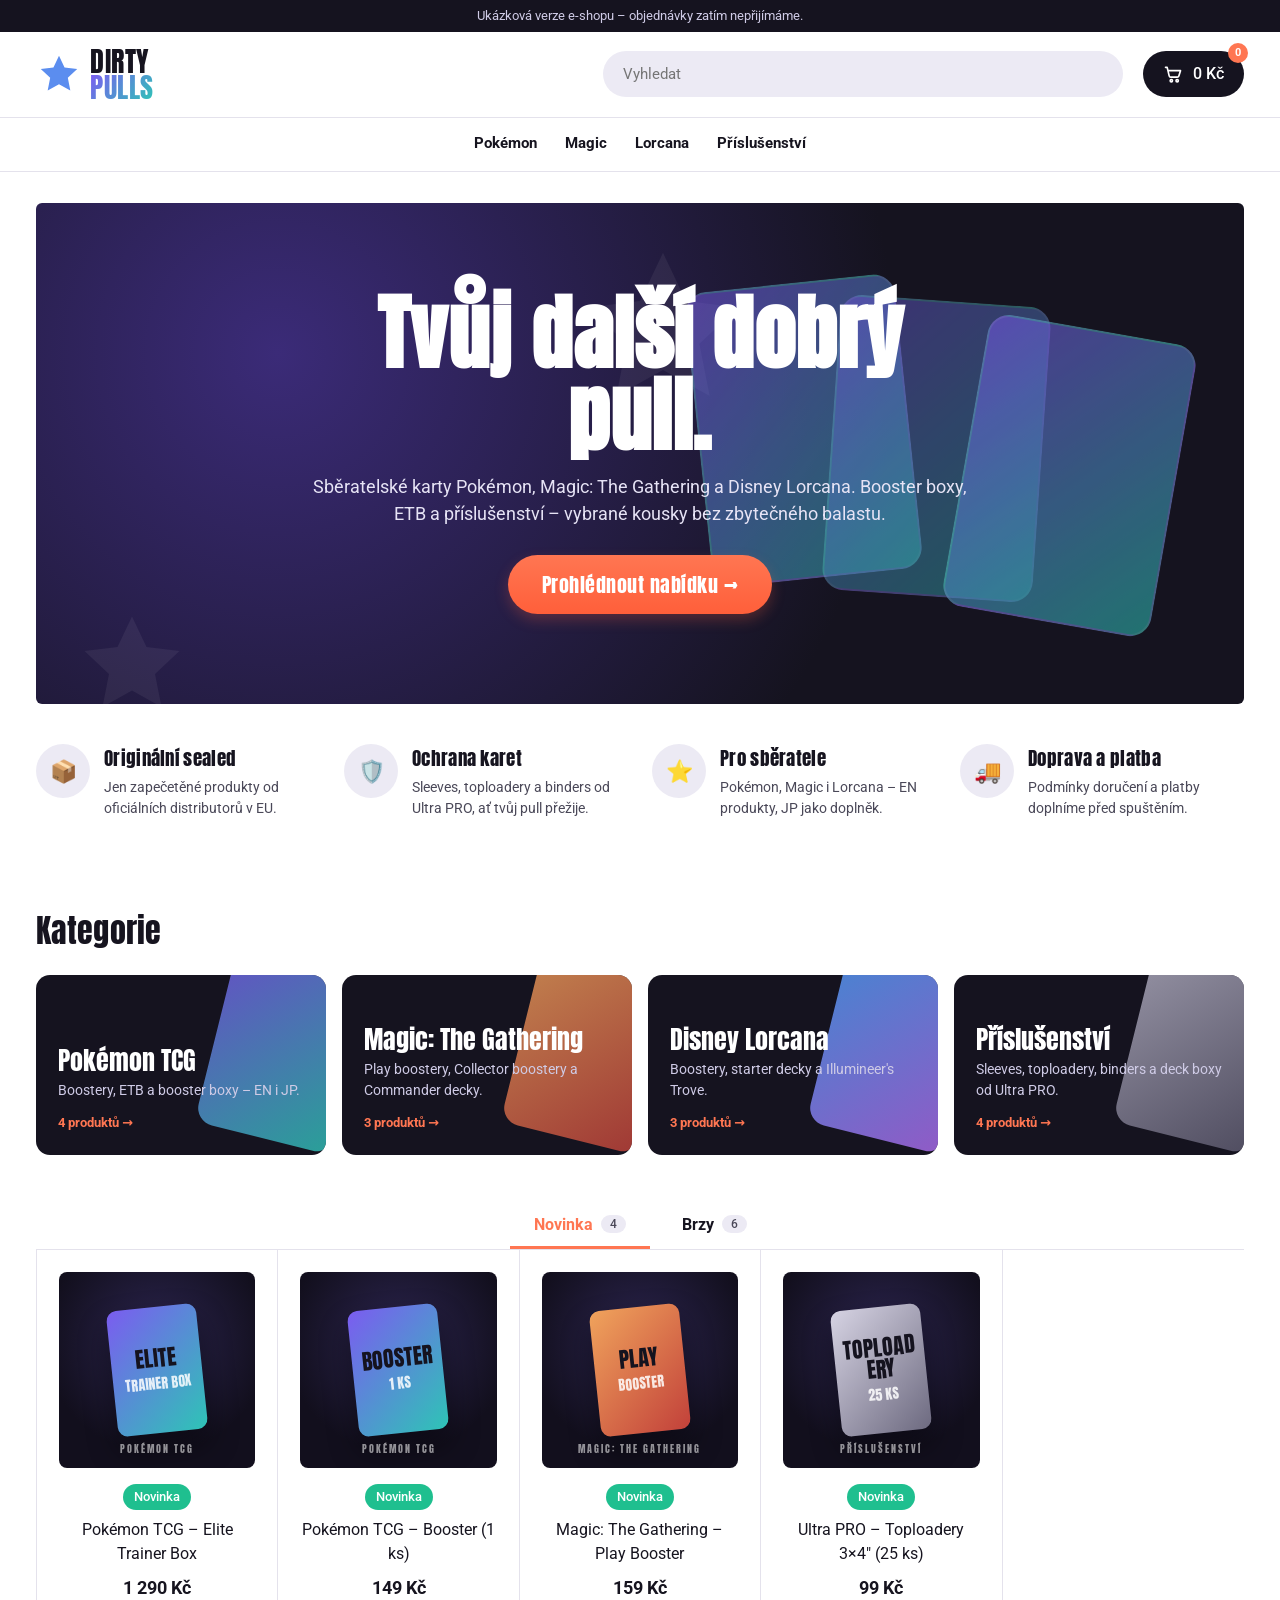
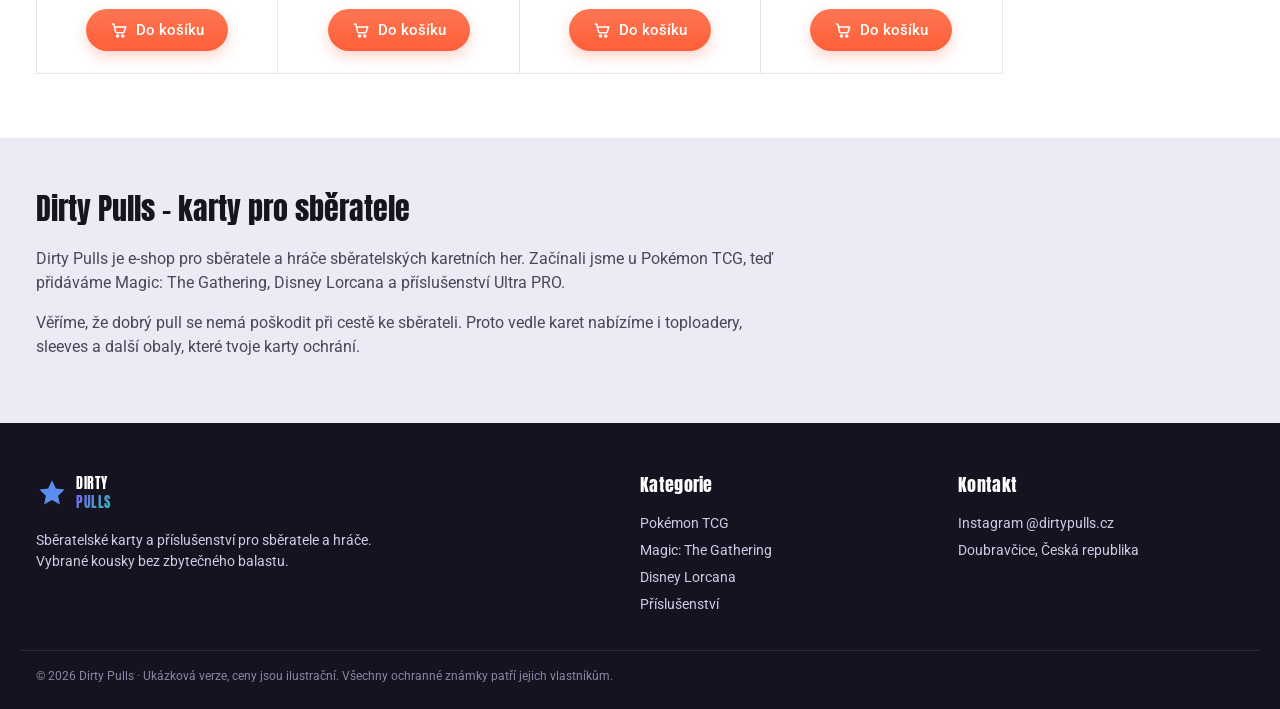
==== index.html @ d9167b41 "Mock e-shopu Dirty Pulls pro GitHub Pages Homepage, kategorie (Pokémon, Magic, Lorcana, příslušenstv" ====
<!doctype html>
<html lang="cs">
<head>
<meta charset="utf-8">
<meta name="viewport" content="width=device-width, initial-scale=1">
<title>Dirty Pulls – sběratelské karty a příslušenství</title>
<meta name="description" content="Dirty Pulls – sběratelské karty Pokémon TCG, Magic: The Gathering, Disney Lorcana a příslušenství Ultra PRO.">
<link rel="icon" href="data:image/svg+xml,%3Csvg xmlns='http://www.w3.org/2000/svg' viewBox='0 0 24 24'%3E%3Cpath fill='%235b8def' d='M12 2.5l2.9 6.1 6.6.8-4.9 4.6 1.3 6.6L12 17.3l-5.9 3.3 1.3-6.6L2.5 9.4l6.6-.8z'/%3E%3C/svg%3E">
<link rel="preconnect" href="https://fonts.googleapis.com">
<link rel="preconnect" href="https://fonts.gstatic.com" crossorigin>
<link href="https://fonts.googleapis.com/css2?family=Anton&family=Roboto:wght@400;500;700&display=swap" rel="stylesheet">
<link rel="stylesheet" href="assets/style.css">
</head>
<body data-page="home">
<div id="header"></div>
<main>
<section class="wrap hero">
  <div class="hero-inner">
    <svg class="hero-star s1" viewBox="0 0 24 24" aria-hidden="true"><path d="M12 2.5l2.9 6.1 6.6.8-4.9 4.6 1.3 6.6L12 17.3l-5.9 3.3 1.3-6.6L2.5 9.4l6.6-.8z"/></svg><svg class="hero-star s2" viewBox="0 0 24 24" aria-hidden="true"><path d="M12 2.5l2.9 6.1 6.6.8-4.9 4.6 1.3 6.6L12 17.3l-5.9 3.3 1.3-6.6L2.5 9.4l6.6-.8z"/></svg>
    <div class="hero-cards" aria-hidden="true"><span></span><span></span><span></span></div>
    <div class="hero-content">
      <h1>Tvůj další dobrý pull.</h1>
      <p>Sběratelské karty Pokémon, Magic: The Gathering a Disney Lorcana. Booster boxy, ETB a příslušenství – vybrané kousky bez zbytečného balastu.</p>
      <a href="kategorie.html" class="btn hero-btn">Prohlédnout nabídku →</a>
    </div>
  </div>
</section>
<section class="wrap usp">
  <div><i>📦</i><span><h3>Originální sealed</h3><p>Jen zapečetěné produkty od oficiálních distributorů v EU.</p></span></div>
  <div><i>🛡️</i><span><h3>Ochrana karet</h3><p>Sleeves, toploadery a binders od Ultra PRO, ať tvůj pull přežije.</p></span></div>
  <div><i>⭐</i><span><h3>Pro sběratele</h3><p>Pokémon, Magic i Lorcana – EN produkty, JP jako doplněk.</p></span></div>
  <div><i>🚚</i><span><h3>Doprava a platba</h3><p>Podmínky doručení a platby doplníme před spuštěním.</p></span></div>
</section>
<section class="wrap">
  <h2 class="section-title">Kategorie</h2>
  <div class="cats" id="home-cats"></div>
  <div class="tabs" id="home-tabs"></div>
  <div class="grid" id="home-grid"></div>
</section>
<section class="about">
  <div class="wrap">
    <h2>Dirty Pulls – karty pro sběratele</h2>
    <p>Dirty Pulls je e-shop pro sběratele a hráče sběratelských karetních her. Začínali jsme u Pokémon TCG, teď přidáváme Magic: The Gathering, Disney Lorcana a příslušenství Ultra PRO.</p>
    <p>Věříme, že dobrý pull se nemá poškodit při cestě ke sběrateli. Proto vedle karet nabízíme i toploadery, sleeves a další obaly, které tvoje karty ochrání.</p>
  </div>
</section>
</main>
<div id="footer"></div>
<script src="assets/data.js"></script>
<script src="assets/app.js"></script>
</body>
</html>
---- assets/style.css ----
:root {
  --ink: #16141f;
  --ink-2: #4a4858;
  --muted: #7b7990;
  --bg: #ffffff;
  --soft: #eceaf4;
  --line: #e4e2ec;
  --night: #15131f;
  --violet: #7b5cf0;
  --teal: #2ec4b6;
  --coral: #ff7652;
  --coral-2: #ff5f3a;
  --green: #1fbf8f;
  --grad: linear-gradient(135deg, var(--violet), var(--teal));
  --radius: 14px;
  --head: "Anton", Impact, sans-serif;
  --body: "Roboto", system-ui, -apple-system, sans-serif;
}
* { box-sizing: border-box; }
html, body { margin: 0; }
body { font-family: var(--body); color: var(--ink); background: var(--bg); line-height: 1.5; }
a { color: inherit; text-decoration: none; }
img, svg { display: block; }
.wrap { max-width: 1240px; margin: 0 auto; padding: 0 16px; }

/* mock lišta */
.mockbar { background: var(--night); color: #cfcbe6; font-size: 13px; text-align: center; padding: 6px 16px; }

/* hlavička */
.site-header { background: #fff; position: sticky; top: 0; z-index: 20; box-shadow: 0 1px 0 var(--line); }
.head-row { display: flex; align-items: center; gap: 20px; padding-top: 16px; padding-bottom: 16px; }
.logo { display: flex; align-items: center; gap: 8px; flex-shrink: 0; }
.logo-star svg { width: 46px; height: 46px; }
.logo-star svg path { fill: #5b8def; }
.logo-text { display: flex; flex-direction: column; font-family: var(--head); font-size: 28px; line-height: .95; letter-spacing: .5px; }
.logo-text .grad { background: var(--grad); -webkit-background-clip: text; background-clip: text; color: transparent; }
.logo.small .logo-star svg { width: 32px; height: 32px; }
.logo.small .logo-text { font-size: 20px; }
.search { flex: 1; max-width: 520px; margin-left: auto; }
.search input { width: 100%; border: 0; background: var(--soft); border-radius: 999px; padding: 12px 20px; font: inherit; font-size: 15px; outline: none; }
.search input:focus { box-shadow: 0 0 0 2px var(--violet); }
.cart-btn { position: relative; display: flex; align-items: center; gap: 10px; background: var(--night); color: #fff; border-radius: 999px; padding: 11px 20px; font-weight: 500; white-space: nowrap; }
.cart-btn svg { width: 20px; height: 20px; fill: none; stroke: #fff; stroke-width: 2; stroke-linecap: round; stroke-linejoin: round; }
.cart-count { position: absolute; top: -8px; right: -4px; background: var(--coral); color: #fff; font-size: 11px; font-weight: 700; min-width: 20px; height: 20px; border-radius: 999px; display: grid; place-items: center; padding: 0 5px; }
.main-nav { border-top: 1px solid var(--line); }
.main-nav .wrap { display: flex; justify-content: center; gap: 28px; overflow-x: auto; }
.main-nav a { font-weight: 700; font-size: 15px; padding: 14px 0; border-bottom: 3px solid transparent; white-space: nowrap; }
.main-nav a:hover, .main-nav a.active { border-color: var(--coral); }

/* hero */
.hero { margin: 32px auto 0; }
.hero-inner { position: relative; overflow: hidden; border-radius: 6px; background: radial-gradient(circle at 20% 30%, #3b2b78 0%, var(--night) 60%); color: #fff; padding: 90px 40px; min-height: 420px; display: flex; align-items: center; justify-content: center; text-align: center; }
.hero-content { position: relative; z-index: 2; max-width: 680px; }
.hero h1 { font-family: var(--head); font-size: clamp(42px, 7vw, 82px); line-height: 1; margin: 0 0 16px; letter-spacing: .5px; }
.hero p { font-size: 18px; color: #e6e3f5; margin: 0 0 28px; }
.hero-cards { position: absolute; right: 2%; top: 50%; transform: translateY(-50%); width: 46%; height: 90%; z-index: 1; opacity: .9; }
.hero-cards span { position: absolute; width: 38%; aspect-ratio: 5/7; border-radius: 22px; background: var(--grad); opacity: .55; border: 2px solid rgba(255,255,255,.15); }
.hero-cards span:nth-child(1) { left: 6%; top: 12%; transform: rotate(-6deg); }
.hero-cards span:nth-child(2) { left: 30%; top: 16%; transform: rotate(4deg); opacity: .45; }
.hero-cards span:nth-child(3) { left: 54%; top: 22%; transform: rotate(10deg); opacity: .6; }
.hero-star { position: absolute; fill: rgba(255,255,255,.06); }
.hero-star.s1 { width: 190px; left: 44%; top: 6%; }
.hero-star.s2 { width: 120px; left: 3%; bottom: -20px; }

.btn { display: inline-flex; align-items: center; justify-content: center; gap: 8px; border: 0; cursor: pointer; background: linear-gradient(180deg, var(--coral), var(--coral-2)); color: #fff; font: 500 15px var(--body); padding: 12px 24px; border-radius: 999px; box-shadow: 0 6px 14px rgba(255, 95, 58, .25); transition: transform .12s; }
.btn:hover { transform: translateY(-1px); }
.btn svg { width: 18px; height: 18px; fill: none; stroke: #fff; stroke-width: 2; stroke-linecap: round; stroke-linejoin: round; }
.btn.hero-btn { font-family: var(--head); font-size: 20px; padding: 14px 34px; letter-spacing: .5px; }
.btn.ghost { background: var(--soft); color: var(--muted); box-shadow: none; cursor: default; }
.btn.ghost:hover { transform: none; }
.btn.wide { width: 100%; }

/* výhody */
.usp { display: grid; grid-template-columns: repeat(4, 1fr); gap: 24px; padding: 40px 16px; }
.usp div { display: flex; gap: 14px; align-items: flex-start; }
.usp i { flex-shrink: 0; width: 54px; height: 54px; border-radius: 50%; background: var(--soft); display: grid; place-items: center; font-style: normal; font-size: 22px; }
.usp h3 { font-family: var(--head); font-weight: 400; font-size: 19px; margin: 0 0 4px; letter-spacing: .3px; }
.usp p { margin: 0; color: var(--ink-2); font-size: 14px; }

/* kategorie dlaždice */
.section-title { font-family: var(--head); font-weight: 400; font-size: 32px; margin: 48px 0 20px; letter-spacing: .3px; }
.cats { display: grid; grid-template-columns: repeat(4, 1fr); gap: 16px; }
.catcard { position: relative; overflow: hidden; border-radius: var(--radius); padding: 22px; min-height: 180px; color: #fff; display: flex; flex-direction: column; justify-content: flex-end; background: var(--night); transition: transform .15s; }
.catcard:hover { transform: translateY(-3px); }
.catcard::before { content: ""; position: absolute; right: -30px; top: -30px; width: 140px; aspect-ratio: 5/7; border-radius: 18px; transform: rotate(14deg); opacity: .8; }
.cat-pokemon::before { background: linear-gradient(135deg, #7b5cf0, #2ec4b6); }
.cat-mtg::before { background: linear-gradient(135deg, #f0a35c, #c2413a); }
.cat-lorcana::before { background: linear-gradient(135deg, #4fa3ff, #b06cf0); }
.cat-prislusenstvi::before { background: linear-gradient(135deg, #b9b6c9, #5e5b70); }
.catcard-name { position: relative; font-family: var(--head); font-size: 26px; line-height: 1.05; }
.catcard-tag { position: relative; font-size: 14px; color: #cfcbe6; margin-top: 6px; }
.catcard-count { position: relative; font-size: 13px; font-weight: 700; color: var(--coral); margin-top: 12px; }

/* taby */
.tabs { display: flex; justify-content: center; gap: 8px; border-bottom: 1px solid var(--line); margin: 48px 0 0; }
.tabs button { background: none; border: 0; border-bottom: 3px solid transparent; font: 700 16px var(--body); padding: 12px 24px; cursor: pointer; color: var(--ink); display: flex; gap: 8px; align-items: center; }
.tabs button.active { color: var(--coral); border-color: var(--coral); }
.count { background: var(--soft); color: var(--ink-2); font-size: 12px; border-radius: 999px; padding: 2px 9px; font-weight: 500; }

/* produktová mřížka */
.grid { display: grid; grid-template-columns: repeat(auto-fill, minmax(230px, 1fr)); gap: 0; border-left: 1px solid var(--line); border-top: 1px solid var(--line); }
.tabs + .grid { border-top: 0; }
.pcard { border-right: 1px solid var(--line); border-bottom: 1px solid var(--line); padding: 22px; display: flex; flex-direction: column; background: #fff; }
.pcard-body { text-align: center; display: flex; flex-direction: column; align-items: center; gap: 8px; margin-top: 16px; flex: 1; }
.pcard-body .btn { margin-top: auto; }
.badges { display: flex; gap: 6px; min-height: 26px; }
.badge { font-size: 13px; padding: 3px 11px; border-radius: 999px; color: #fff; font-weight: 500; }
.badge.new { background: var(--green); }
.badge.pre { background: var(--violet); }
.badge.soon { background: var(--night); }
.badge.jp { background: #e2455c; }
.pname { font-size: 16px; }
.pname:hover { color: var(--violet); }
.price { font-weight: 700; font-size: 18px; }
.price.big { font-size: 30px; margin: 4px 0 16px; }
.empty { padding: 40px; color: var(--muted); }

/* generovaný obrázek produktu */
.art { position: relative; aspect-ratio: 1; border-radius: 8px; background: radial-gradient(circle at 50% 35%, #2c2550 0%, #120f1d 70%); display: grid; place-items: center; overflow: hidden; }
.art-card { width: 46%; aspect-ratio: 5/7; border-radius: 10px; transform: rotate(-6deg); display: flex; flex-direction: column; align-items: center; justify-content: center; text-align: center; box-shadow: 0 16px 30px rgba(0,0,0,.45); padding: 6px; }
.art-pokemon .art-card { background: linear-gradient(135deg, #7b5cf0, #2ec4b6); }
.art-mtg .art-card { background: linear-gradient(135deg, #f0a35c, #c2413a); }
.art-lorcana .art-card { background: linear-gradient(135deg, #4fa3ff, #b06cf0); }
.art-prislusenstvi .art-card { background: linear-gradient(135deg, #d6d3e3, #6d6a80); }
.art-l { font-family: var(--head); color: #15131f; font-size: clamp(13px, 1.7vw, 22px); line-height: 1; max-width: 100%; overflow-wrap: anywhere; }
.art-s { font-family: var(--head); color: rgba(255,255,255,.85); font-size: clamp(10px, 1.2vw, 14px); margin-top: 4px; }
.art-foot { position: absolute; bottom: 12px; left: 0; right: 0; text-align: center; font-family: var(--head); font-size: 10px; letter-spacing: 2px; color: rgba(255,255,255,.55); }
.art.big .art-l { font-size: clamp(22px, 3vw, 38px); }
.art.big .art-s { font-size: clamp(14px, 1.8vw, 20px); }

/* kategorie */
.page-head { padding: 32px 0 8px; }
.page-head h1 { font-family: var(--head); font-weight: 400; font-size: 44px; margin: 6px 0 4px; letter-spacing: .3px; }
.page-head p { margin: 0; color: var(--ink-2); }
.crumbs { font-size: 13px; color: var(--muted); padding-top: 24px; }
.crumbs a:hover { color: var(--violet); }
.toolbar { display: flex; flex-wrap: wrap; justify-content: space-between; align-items: center; gap: 12px; margin: 24px 0 16px; }
.filters { display: flex; flex-wrap: wrap; gap: 8px; }
.filters button { background: var(--soft); border: 0; border-radius: 999px; padding: 8px 16px; font: 500 14px var(--body); cursor: pointer; color: var(--ink); }
.filters button.active { background: var(--night); color: #fff; }
.toolbar select { font: inherit; padding: 8px 12px; border-radius: 10px; border: 1px solid var(--line); background: #fff; }

/* detail */
.pdetail { display: grid; grid-template-columns: 1fr 1fr; gap: 48px; margin-top: 20px; }
.pinfo h1 { font-family: var(--head); font-weight: 400; font-size: 40px; line-height: 1.05; margin: 12px 0 0; letter-spacing: .3px; }
.params { display: grid; grid-template-columns: 130px 1fr; gap: 8px 16px; margin: 0 0 24px; padding: 16px 0; border-top: 1px solid var(--line); border-bottom: 1px solid var(--line); }
.params dt { color: var(--muted); }
.params dd { margin: 0; font-weight: 500; }
.params dd.ok { color: var(--green); }
.buy { display: flex; gap: 12px; }
.buy input { width: 80px; border: 1px solid var(--line); border-radius: 999px; text-align: center; font: inherit; font-size: 16px; }
.note { color: var(--muted); font-size: 14px; margin-top: 20px; }

/* košík */
.cart-wrap { display: grid; grid-template-columns: 1fr 340px; gap: 32px; align-items: start; margin: 24px 0 64px; }
.cart-row { display: grid; grid-template-columns: 80px 1fr auto auto 32px; gap: 16px; align-items: center; padding: 16px 0; border-bottom: 1px solid var(--line); }
.cart-art .art-foot, .cart-art .art-card span { display: none; }
.qty { display: flex; align-items: center; gap: 10px; background: var(--soft); border-radius: 999px; padding: 4px; }
.qty button { width: 30px; height: 30px; border-radius: 50%; border: 0; background: #fff; cursor: pointer; font-size: 16px; }
.remove { border: 0; background: none; font-size: 24px; color: var(--muted); cursor: pointer; }
.cart-sum { background: var(--soft); border-radius: var(--radius); padding: 24px; }
.sum-row { display: flex; justify-content: space-between; padding: 6px 0; }
.sum-row.total { font-weight: 700; font-size: 20px; border-top: 1px solid var(--line); margin: 8px 0 16px; padding-top: 14px; }
.empty-cart { grid-column: 1 / -1; text-align: center; padding: 60px 0; }
.empty-cart p { font-size: 18px; color: var(--ink-2); }

/* o nás */
.about { background: var(--soft); margin-top: 64px; padding: 48px 0; }
.about h2 { font-family: var(--head); font-weight: 400; font-size: 30px; margin: 0 0 12px; }
.about p { max-width: 760px; color: var(--ink-2); }

/* patička */
.site-footer { background: var(--night); color: #cfcbe6; padding: 48px 0 24px; }
.foot-grid { display: grid; grid-template-columns: 2fr 1fr 1fr; gap: 32px; }
.site-footer .logo-text span:first-child { color: #fff; }
.site-footer p { max-width: 360px; font-size: 14px; }
.site-footer h4 { color: #fff; font-family: var(--head); font-weight: 400; font-size: 18px; margin: 0 0 12px; letter-spacing: .3px; }
.site-footer a, .site-footer span { display: block; font-size: 14px; padding: 3px 0; }
.site-footer a:hover { color: #fff; }
.foot-note { border-top: 1px solid rgba(255,255,255,.1); margin-top: 32px; padding-top: 16px; font-size: 12px; color: #8a86a3; }

.toast { position: fixed; left: 50%; bottom: 24px; transform: translate(-50%, 20px); background: var(--night); color: #fff; padding: 12px 22px; border-radius: 999px; opacity: 0; transition: .2s; z-index: 50; pointer-events: none; font-size: 15px; }
.toast.show { opacity: 1; transform: translate(-50%, 0); }

@media (max-width: 900px) {
  .usp, .cats { grid-template-columns: repeat(2, 1fr); }
  .pdetail, .cart-wrap { grid-template-columns: 1fr; }
  .hero-cards { opacity: .35; width: 80%; }
  .foot-grid { grid-template-columns: 1fr; }
}
@media (max-width: 600px) {
  .head-row { flex-wrap: wrap; gap: 12px; }
  .search { order: 3; max-width: none; flex-basis: 100%; }
  .cart-btn { margin-left: auto; }
  .main-nav .wrap { justify-content: flex-start; gap: 20px; }
  .hero-inner { padding: 60px 20px; min-height: 340px; }
  .usp, .cats { grid-template-columns: 1fr; }
  .grid { grid-template-columns: repeat(2, 1fr); }
  .pcard { padding: 12px; }
  .pname { font-size: 14px; }
  .cart-row { grid-template-columns: 56px 1fr auto; }
  .cart-row .price { grid-column: 2; }
  .page-head h1 { font-size: 34px; }
}
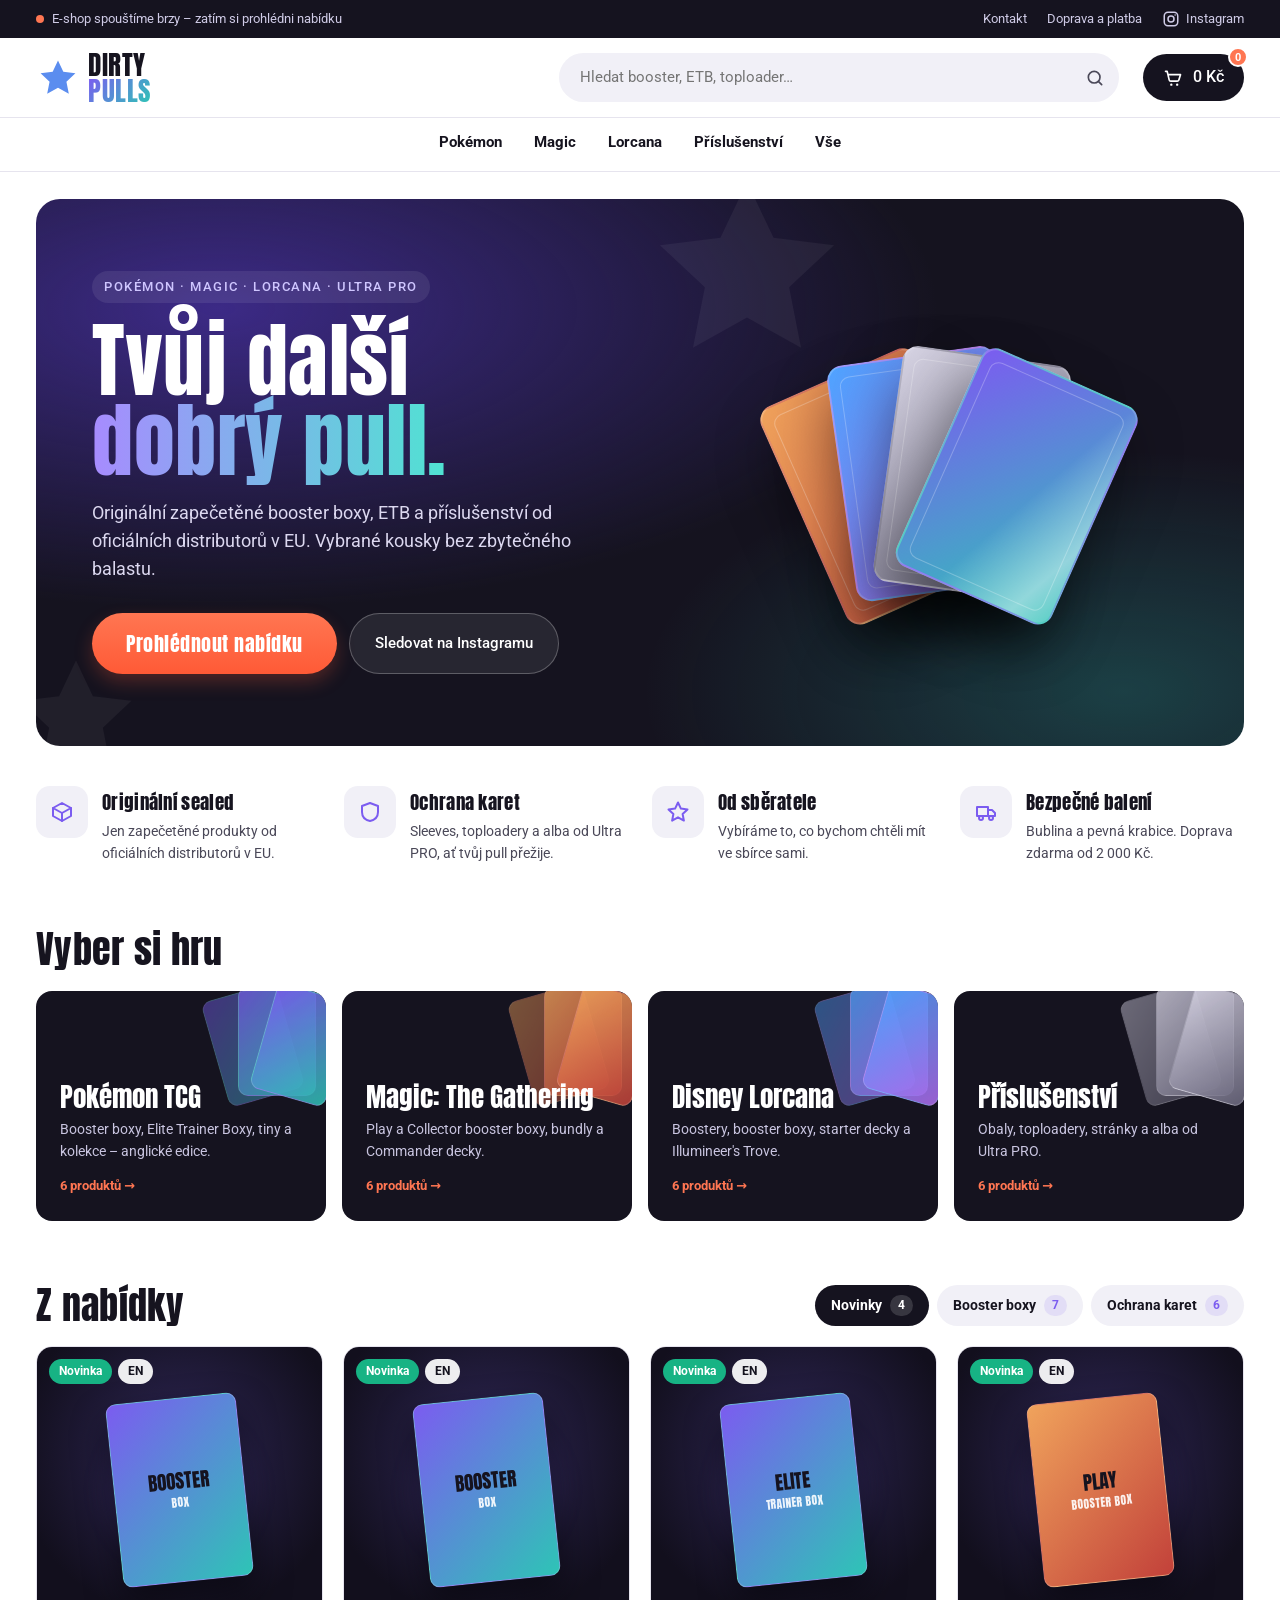
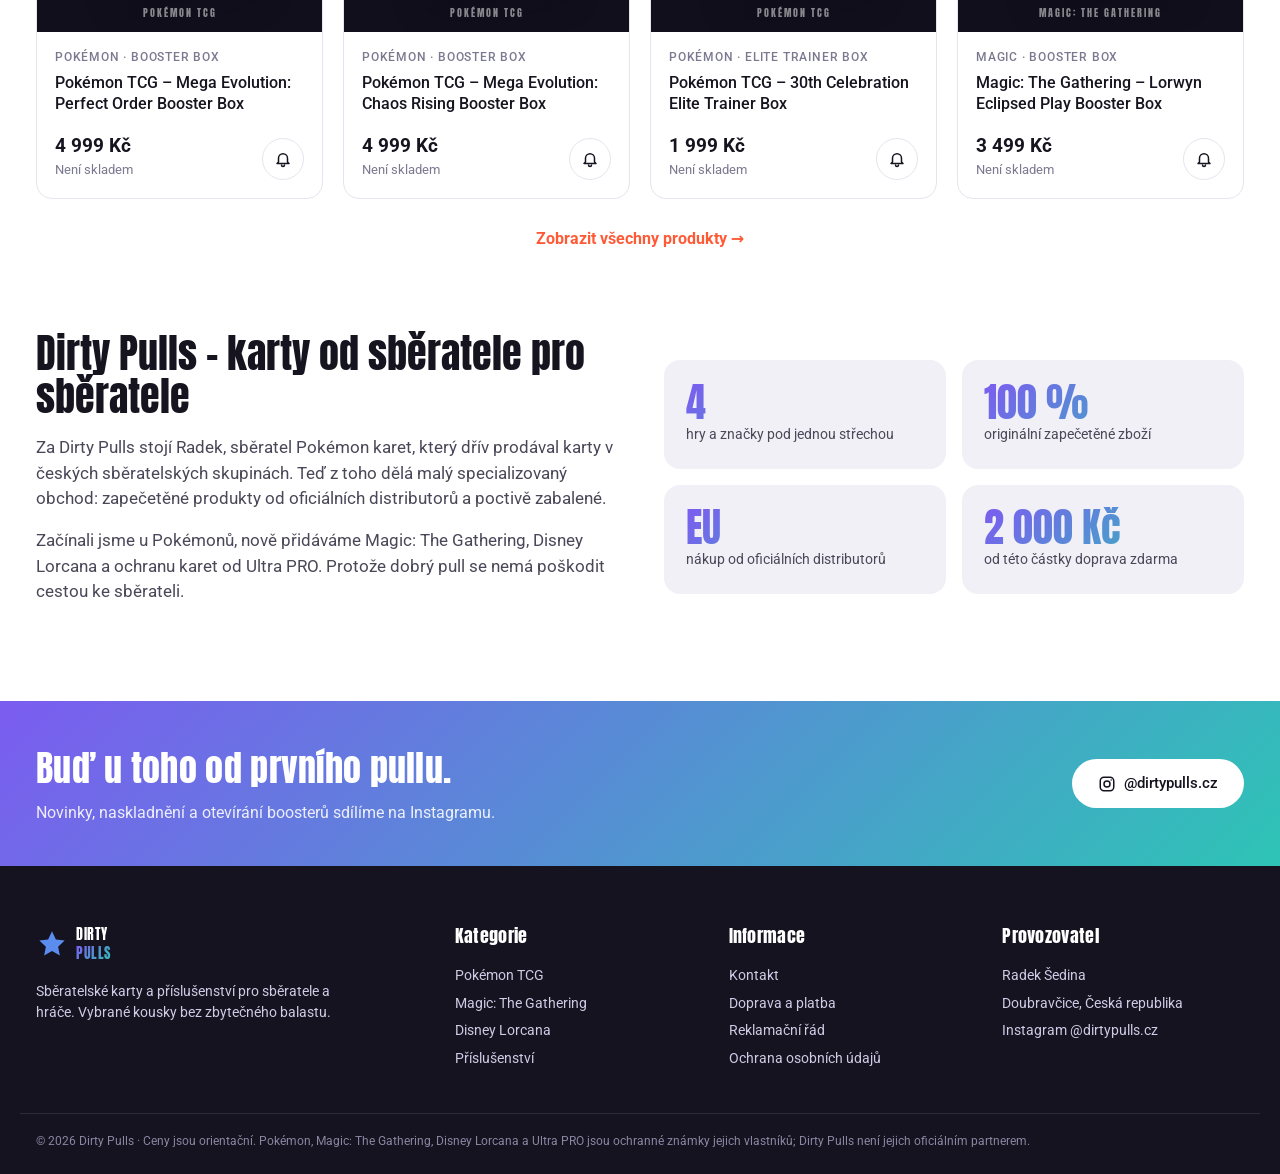
==== commit fcedf89b: "Rozšířený katalog, info stránky, favicon a nový vzhled 24 produktů napříč Pokémon, Magic, Lorcana a " ====
--- a/index.html
+++ b/index.html
@@ -3,12 +3,16 @@
 <head>
 <meta charset="utf-8">
 <meta name="viewport" content="width=device-width, initial-scale=1">
-<title>Dirty Pulls – sběratelské karty a příslušenství</title>
-<meta name="description" content="Dirty Pulls – sběratelské karty Pokémon TCG, Magic: The Gathering, Disney Lorcana a příslušenství Ultra PRO.">
-<link rel="icon" href="data:image/svg+xml,%3Csvg xmlns='http://www.w3.org/2000/svg' viewBox='0 0 24 24'%3E%3Cpath fill='%235b8def' d='M12 2.5l2.9 6.1 6.6.8-4.9 4.6 1.3 6.6L12 17.3l-5.9 3.3 1.3-6.6L2.5 9.4l6.6-.8z'/%3E%3C/svg%3E">
-<link rel="preconnect" href="https://fonts.googleapis.com">
-<link rel="preconnect" href="https://fonts.gstatic.com" crossorigin>
-<link href="https://fonts.googleapis.com/css2?family=Anton&family=Roboto:wght@400;500;700&display=swap" rel="stylesheet">
+<title>Dirty Pulls – Pokémon, Magic, Lorcana a ochrana karet</title>
+<meta name="description" content="Dirty Pulls – sběratelské karty Pokémon TCG, Magic: The Gathering, Disney Lorcana a příslušenství Ultra PRO. Originální zapečetěné produkty.">
+<meta name="theme-color" content="#15131f">
+<meta property="og:title" content="Dirty Pulls – Pokémon, Magic, Lorcana a ochrana karet">
+<meta property="og:description" content="Dirty Pulls – sběratelské karty Pokémon TCG, Magic: The Gathering, Disney Lorcana a příslušenství Ultra PRO. Originální zapečetěné produkty.">
+<meta property="og:image" content="https://dirtypulls.cz/assets/img/icon-512.png">
+<link rel="icon" href="favicon.ico" sizes="any">
+<link rel="icon" href="favicon.svg" type="image/svg+xml">
+<link rel="apple-touch-icon" href="apple-touch-icon.png">
+<link rel="preload" href="assets/fonts/anton-latin-400-normal.woff2" as="font" type="font/woff2" crossorigin>
 <link rel="stylesheet" href="assets/style.css">
 </head>
 <body data-page="home">
@@ -17,31 +21,45 @@
 <section class="wrap hero">
   <div class="hero-inner">
     <svg class="hero-star s1" viewBox="0 0 24 24" aria-hidden="true"><path d="M12 2.5l2.9 6.1 6.6.8-4.9 4.6 1.3 6.6L12 17.3l-5.9 3.3 1.3-6.6L2.5 9.4l6.6-.8z"/></svg><svg class="hero-star s2" viewBox="0 0 24 24" aria-hidden="true"><path d="M12 2.5l2.9 6.1 6.6.8-4.9 4.6 1.3 6.6L12 17.3l-5.9 3.3 1.3-6.6L2.5 9.4l6.6-.8z"/></svg>
-    <div class="hero-cards" aria-hidden="true"><span></span><span></span><span></span></div>
     <div class="hero-content">
-      <h1>Tvůj další dobrý pull.</h1>
-      <p>Sběratelské karty Pokémon, Magic: The Gathering a Disney Lorcana. Booster boxy, ETB a příslušenství – vybrané kousky bez zbytečného balastu.</p>
-      <a href="kategorie.html" class="btn hero-btn">Prohlédnout nabídku →</a>
+      <span class="eyebrow">Pokémon · Magic · Lorcana · Ultra PRO</span>
+      <h1>Tvůj další<br><span class="grad">dobrý pull.</span></h1>
+      <p>Originální zapečetěné booster boxy, ETB a příslušenství od oficiálních distributorů v EU. Vybrané kousky bez zbytečného balastu.</p>
+      <div class="hero-actions">
+        <a href="kategorie.html" class="btn big">Prohlédnout nabídku</a>
+        <a href="https://www.instagram.com/dirtypulls.cz/" target="_blank" rel="noopener" class="btn ghost-light">Sledovat na Instagramu</a>
+      </div>
     </div>
+    <div class="hero-fan" aria-hidden="true"><span></span><span></span><span></span><span></span></div>
   </div>
 </section>
 <section class="wrap usp">
-  <div><i>📦</i><span><h3>Originální sealed</h3><p>Jen zapečetěné produkty od oficiálních distributorů v EU.</p></span></div>
-  <div><i>🛡️</i><span><h3>Ochrana karet</h3><p>Sleeves, toploadery a binders od Ultra PRO, ať tvůj pull přežije.</p></span></div>
-  <div><i>⭐</i><span><h3>Pro sběratele</h3><p>Pokémon, Magic i Lorcana – EN produkty, JP jako doplněk.</p></span></div>
-  <div><i>🚚</i><span><h3>Doprava a platba</h3><p>Podmínky doručení a platby doplníme před spuštěním.</p></span></div>
+  <div><i><svg viewBox="0 0 24 24" aria-hidden="true"><path d="M21 8l-9-5-9 5 9 5 9-5z"/><path d="M3 8v8l9 5 9-5V8"/><path d="M12 13v8"/></svg></i><span><h3>Originální sealed</h3><p>Jen zapečetěné produkty od oficiálních distributorů v EU.</p></span></div>
+  <div><i><svg viewBox="0 0 24 24" aria-hidden="true"><path d="M12 3l8 3v6c0 5-3.5 8-8 9-4.5-1-8-4-8-9V6z"/></svg></i><span><h3>Ochrana karet</h3><p>Sleeves, toploadery a alba od Ultra PRO, ať tvůj pull přežije.</p></span></div>
+  <div><i><svg viewBox="0 0 24 24" aria-hidden="true"><path d="M12 2.5l2.9 6.1 6.6.8-4.9 4.6 1.3 6.6L12 17.3l-5.9 3.3 1.3-6.6L2.5 9.4l6.6-.8z"/></svg></i><span><h3>Od sběratele</h3><p>Vybíráme to, co bychom chtěli mít ve sbírce sami.</p></span></div>
+  <div><i><svg viewBox="0 0 24 24" aria-hidden="true"><path d="M3 7h11v9H3z"/><path d="M14 10h4l3 3v3h-7z"/><circle cx="7" cy="18" r="2"/><circle cx="17" cy="18" r="2"/></svg></i><span><h3>Bezpečné balení</h3><p>Bublina a pevná krabice. Doprava zdarma od 2 000 Kč.</p></span></div>
 </section>
 <section class="wrap">
-  <h2 class="section-title">Kategorie</h2>
+  <h2 class="section-title">Vyber si hru</h2>
   <div class="cats" id="home-cats"></div>
-  <div class="tabs" id="home-tabs"></div>
+  <div class="section-head">
+    <h2 class="section-title">Z nabídky</h2>
+    <div class="tabs" id="home-tabs" role="tablist"></div>
+  </div>
   <div class="grid" id="home-grid"></div>
+  <p style="text-align:center;margin-top:28px"><a class="section-link" href="kategorie.html">Zobrazit všechny produkty →</a></p>
 </section>
-<section class="about">
-  <div class="wrap">
-    <h2>Dirty Pulls – karty pro sběratele</h2>
-    <p>Dirty Pulls je e-shop pro sběratele a hráče sběratelských karetních her. Začínali jsme u Pokémon TCG, teď přidáváme Magic: The Gathering, Disney Lorcana a příslušenství Ultra PRO.</p>
-    <p>Věříme, že dobrý pull se nemá poškodit při cestě ke sběrateli. Proto vedle karet nabízíme i toploadery, sleeves a další obaly, které tvoje karty ochrání.</p>
+<section class="wrap about">
+  <div>
+    <h2>Dirty Pulls – karty od sběratele pro sběratele</h2>
+    <p>Za Dirty Pulls stojí Radek, sběratel Pokémon karet, který dřív prodával karty v českých sběratelských skupinách. Teď z toho dělá malý specializovaný obchod: zapečetěné produkty od oficiálních distributorů a poctivě zabalené.</p>
+    <p>Začínali jsme u Pokémonů, nově přidáváme Magic: The Gathering, Disney Lorcana a ochranu karet od Ultra PRO. Protože dobrý pull se nemá poškodit cestou ke sběrateli.</p>
+  </div>
+  <div class="about-stats">
+    <div><b>4</b><span>hry a značky pod jednou střechou</span></div>
+    <div><b>100 %</b><span>originální zapečetěné zboží</span></div>
+    <div><b>EU</b><span>nákup od oficiálních distributorů</span></div>
+    <div><b>2 000 Kč</b><span>od této částky doprava zdarma</span></div>
   </div>
 </section>
 </main>
--- a/assets/style.css
+++ b/assets/style.css
@@ -1,204 +1,336 @@
+/* ---------- fonty (self-host, bez Google) ---------- */
+@font-face { font-family: "Anton"; font-weight: 400; font-display: swap; src: url(fonts/anton-latin-ext-400-normal.woff2) format("woff2"); unicode-range: U+0100-02AF, U+0304, U+0308, U+0329, U+1E00-1E9F, U+1EF2-1EFF, U+2020, U+20A0-20AB, U+20AD-20C0, U+2113, U+2C60-2C7F, U+A720-A7FF; }
+@font-face { font-family: "Anton"; font-weight: 400; font-display: swap; src: url(fonts/anton-latin-400-normal.woff2) format("woff2"); unicode-range: U+0000-00FF, U+0131, U+0152-0153, U+02BB-02BC, U+02C6, U+02DA, U+02DC, U+0304, U+0308, U+0329, U+2000-206F, U+20AC, U+2122, U+2191, U+2193, U+2212, U+2215, U+FEFF, U+FFFD; }
+@font-face { font-family: "Roboto"; font-weight: 400; font-display: swap; src: url(fonts/roboto-latin-ext-400-normal.woff2) format("woff2"); unicode-range: U+0100-02AF, U+0304, U+0308, U+0329, U+1E00-1E9F, U+1EF2-1EFF, U+2020, U+20A0-20AB, U+20AD-20C0, U+2113, U+2C60-2C7F, U+A720-A7FF; }
+@font-face { font-family: "Roboto"; font-weight: 400; font-display: swap; src: url(fonts/roboto-latin-400-normal.woff2) format("woff2"); unicode-range: U+0000-00FF, U+0131, U+0152-0153, U+02BB-02BC, U+02C6, U+02DA, U+02DC, U+0304, U+0308, U+0329, U+2000-206F, U+20AC, U+2122, U+2191, U+2193, U+2212, U+2215, U+FEFF, U+FFFD; }
+@font-face { font-family: "Roboto"; font-weight: 500; font-display: swap; src: url(fonts/roboto-latin-ext-500-normal.woff2) format("woff2"); unicode-range: U+0100-02AF, U+0304, U+0308, U+0329, U+1E00-1E9F, U+1EF2-1EFF, U+2020, U+20A0-20AB, U+20AD-20C0, U+2113, U+2C60-2C7F, U+A720-A7FF; }
+@font-face { font-family: "Roboto"; font-weight: 500; font-display: swap; src: url(fonts/roboto-latin-500-normal.woff2) format("woff2"); unicode-range: U+0000-00FF, U+0131, U+0152-0153, U+02BB-02BC, U+02C6, U+02DA, U+02DC, U+0304, U+0308, U+0329, U+2000-206F, U+20AC, U+2122, U+2191, U+2193, U+2212, U+2215, U+FEFF, U+FFFD; }
+@font-face { font-family: "Roboto"; font-weight: 700; font-display: swap; src: url(fonts/roboto-latin-ext-700-normal.woff2) format("woff2"); unicode-range: U+0100-02AF, U+0304, U+0308, U+0329, U+1E00-1E9F, U+1EF2-1EFF, U+2020, U+20A0-20AB, U+20AD-20C0, U+2113, U+2C60-2C7F, U+A720-A7FF; }
+@font-face { font-family: "Roboto"; font-weight: 700; font-display: swap; src: url(fonts/roboto-latin-700-normal.woff2) format("woff2"); unicode-range: U+0000-00FF, U+0131, U+0152-0153, U+02BB-02BC, U+02C6, U+02DA, U+02DC, U+0304, U+0308, U+0329, U+2000-206F, U+20AC, U+2122, U+2191, U+2193, U+2212, U+2215, U+FEFF, U+FFFD; }
+
 :root {
   --ink: #16141f;
   --ink-2: #4a4858;
   --muted: #7b7990;
   --bg: #ffffff;
-  --soft: #eceaf4;
-  --line: #e4e2ec;
+  --soft: #f1f0f7;
+  --soft-2: #e7e5f0;
+  --line: #e6e4ee;
   --night: #15131f;
+  --night-2: #221d36;
   --violet: #7b5cf0;
   --teal: #2ec4b6;
   --coral: #ff7652;
-  --coral-2: #ff5f3a;
-  --green: #1fbf8f;
+  --coral-2: #ff5a36;
+  --green: #17b384;
   --grad: linear-gradient(135deg, var(--violet), var(--teal));
-  --radius: 14px;
-  --head: "Anton", Impact, sans-serif;
-  --body: "Roboto", system-ui, -apple-system, sans-serif;
+  --radius: 16px;
+  --shadow: 0 1px 2px rgba(22,20,31,.06), 0 8px 24px rgba(22,20,31,.06);
+  --head: "Anton", Impact, "Arial Narrow", sans-serif;
+  --body: "Roboto", system-ui, -apple-system, "Segoe UI", sans-serif;
 }
 * { box-sizing: border-box; }
 html, body { margin: 0; }
-body { font-family: var(--body); color: var(--ink); background: var(--bg); line-height: 1.5; }
+html { scroll-behavior: smooth; }
+body { font-family: var(--body); color: var(--ink); background: var(--bg); line-height: 1.55; -webkit-font-smoothing: antialiased; }
 a { color: inherit; text-decoration: none; }
 img, svg { display: block; }
+button { font: inherit; }
+:focus-visible { outline: 2px solid var(--violet); outline-offset: 2px; }
 .wrap { max-width: 1240px; margin: 0 auto; padding: 0 16px; }
-
-/* mock lišta */
-.mockbar { background: var(--night); color: #cfcbe6; font-size: 13px; text-align: center; padding: 6px 16px; }
-
-/* hlavička */
-.site-header { background: #fff; position: sticky; top: 0; z-index: 20; box-shadow: 0 1px 0 var(--line); }
-.head-row { display: flex; align-items: center; gap: 20px; padding-top: 16px; padding-bottom: 16px; }
+.h { font-family: var(--head); font-weight: 400; letter-spacing: .3px; }
+
+/* ---------- top lišta ---------- */
+.topbar { background: var(--night); color: #cfcbe6; font-size: 13px; }
+.topbar-row { display: flex; align-items: center; justify-content: space-between; gap: 16px; min-height: 38px; }
+.topbar-msg { display: flex; align-items: center; gap: 8px; }
+.pulse { width: 8px; height: 8px; border-radius: 50%; background: var(--coral); box-shadow: 0 0 0 0 rgba(255,118,82,.6); animation: pulse 2s infinite; }
+@keyframes pulse { 70% { box-shadow: 0 0 0 8px rgba(255,118,82,0); } 100% { box-shadow: 0 0 0 0 rgba(255,118,82,0); } }
+.topbar-links { display: flex; gap: 20px; align-items: center; }
+.topbar-links a:hover { color: #fff; }
+.ig-link { display: flex; align-items: center; gap: 6px; }
+.ig-link svg, .btn svg, .icon-btn svg { width: 18px; height: 18px; fill: none; stroke: currentColor; stroke-width: 2; stroke-linecap: round; stroke-linejoin: round; }
+svg .dot { fill: currentColor; stroke: none; }
+
+/* ---------- hlavička ---------- */
+.site-header { background: rgba(255,255,255,.92); backdrop-filter: saturate(1.4) blur(10px); position: sticky; top: 0; z-index: 20; box-shadow: 0 1px 0 var(--line); }
+.head-row { display: flex; align-items: center; gap: 24px; padding-top: 14px; padding-bottom: 14px; }
 .logo { display: flex; align-items: center; gap: 8px; flex-shrink: 0; }
-.logo-star svg { width: 46px; height: 46px; }
-.logo-star svg path { fill: #5b8def; }
-.logo-text { display: flex; flex-direction: column; font-family: var(--head); font-size: 28px; line-height: .95; letter-spacing: .5px; }
+.logo-star svg { width: 44px; height: 44px; }
+.logo-star path { fill: #5b8def; }
+.logo-text { display: flex; flex-direction: column; font-family: var(--head); font-size: 27px; line-height: .95; letter-spacing: .5px; }
 .logo-text .grad { background: var(--grad); -webkit-background-clip: text; background-clip: text; color: transparent; }
 .logo.small .logo-star svg { width: 32px; height: 32px; }
 .logo.small .logo-text { font-size: 20px; }
-.search { flex: 1; max-width: 520px; margin-left: auto; }
-.search input { width: 100%; border: 0; background: var(--soft); border-radius: 999px; padding: 12px 20px; font: inherit; font-size: 15px; outline: none; }
-.search input:focus { box-shadow: 0 0 0 2px var(--violet); }
+.search { flex: 1; max-width: 560px; margin-left: auto; position: relative; }
+.search input { width: 100%; border: 1px solid transparent; background: var(--soft); border-radius: 999px; padding: 12px 48px 12px 20px; font: inherit; font-size: 15px; outline: none; transition: .15s; }
+.search input:focus { background: #fff; border-color: var(--violet); box-shadow: 0 0 0 4px rgba(123,92,240,.12); }
+.search button { position: absolute; right: 6px; top: 50%; transform: translateY(-50%); border: 0; background: none; padding: 8px; cursor: pointer; color: var(--ink-2); }
+.search button svg { width: 20px; height: 20px; fill: none; stroke: currentColor; stroke-width: 2; stroke-linecap: round; }
 .cart-btn { position: relative; display: flex; align-items: center; gap: 10px; background: var(--night); color: #fff; border-radius: 999px; padding: 11px 20px; font-weight: 500; white-space: nowrap; }
 .cart-btn svg { width: 20px; height: 20px; fill: none; stroke: #fff; stroke-width: 2; stroke-linecap: round; stroke-linejoin: round; }
-.cart-count { position: absolute; top: -8px; right: -4px; background: var(--coral); color: #fff; font-size: 11px; font-weight: 700; min-width: 20px; height: 20px; border-radius: 999px; display: grid; place-items: center; padding: 0 5px; }
+.cart-btn svg circle { fill: #fff; stroke: none; }
+.cart-count { position: absolute; top: -7px; right: -4px; background: var(--coral); color: #fff; font-size: 11px; font-weight: 700; min-width: 20px; height: 20px; border-radius: 999px; display: grid; place-items: center; padding: 0 5px; border: 2px solid #fff; }
 .main-nav { border-top: 1px solid var(--line); }
-.main-nav .wrap { display: flex; justify-content: center; gap: 28px; overflow-x: auto; }
-.main-nav a { font-weight: 700; font-size: 15px; padding: 14px 0; border-bottom: 3px solid transparent; white-space: nowrap; }
+.main-nav .wrap { display: flex; justify-content: center; gap: 32px; overflow-x: auto; scrollbar-width: none; }
+.main-nav a { font-weight: 700; font-size: 15px; padding: 13px 0; border-bottom: 3px solid transparent; white-space: nowrap; transition: border-color .15s; }
 .main-nav a:hover, .main-nav a.active { border-color: var(--coral); }
 
-/* hero */
-.hero { margin: 32px auto 0; }
-.hero-inner { position: relative; overflow: hidden; border-radius: 6px; background: radial-gradient(circle at 20% 30%, #3b2b78 0%, var(--night) 60%); color: #fff; padding: 90px 40px; min-height: 420px; display: flex; align-items: center; justify-content: center; text-align: center; }
-.hero-content { position: relative; z-index: 2; max-width: 680px; }
-.hero h1 { font-family: var(--head); font-size: clamp(42px, 7vw, 82px); line-height: 1; margin: 0 0 16px; letter-spacing: .5px; }
-.hero p { font-size: 18px; color: #e6e3f5; margin: 0 0 28px; }
-.hero-cards { position: absolute; right: 2%; top: 50%; transform: translateY(-50%); width: 46%; height: 90%; z-index: 1; opacity: .9; }
-.hero-cards span { position: absolute; width: 38%; aspect-ratio: 5/7; border-radius: 22px; background: var(--grad); opacity: .55; border: 2px solid rgba(255,255,255,.15); }
-.hero-cards span:nth-child(1) { left: 6%; top: 12%; transform: rotate(-6deg); }
-.hero-cards span:nth-child(2) { left: 30%; top: 16%; transform: rotate(4deg); opacity: .45; }
-.hero-cards span:nth-child(3) { left: 54%; top: 22%; transform: rotate(10deg); opacity: .6; }
-.hero-star { position: absolute; fill: rgba(255,255,255,.06); }
-.hero-star.s1 { width: 190px; left: 44%; top: 6%; }
-.hero-star.s2 { width: 120px; left: 3%; bottom: -20px; }
-
-.btn { display: inline-flex; align-items: center; justify-content: center; gap: 8px; border: 0; cursor: pointer; background: linear-gradient(180deg, var(--coral), var(--coral-2)); color: #fff; font: 500 15px var(--body); padding: 12px 24px; border-radius: 999px; box-shadow: 0 6px 14px rgba(255, 95, 58, .25); transition: transform .12s; }
-.btn:hover { transform: translateY(-1px); }
-.btn svg { width: 18px; height: 18px; fill: none; stroke: #fff; stroke-width: 2; stroke-linecap: round; stroke-linejoin: round; }
-.btn.hero-btn { font-family: var(--head); font-size: 20px; padding: 14px 34px; letter-spacing: .5px; }
-.btn.ghost { background: var(--soft); color: var(--muted); box-shadow: none; cursor: default; }
-.btn.ghost:hover { transform: none; }
+/* ---------- tlačítka ---------- */
+.btn { display: inline-flex; align-items: center; justify-content: center; gap: 8px; border: 0; cursor: pointer; background: linear-gradient(180deg, var(--coral), var(--coral-2)); color: #fff; font-weight: 500; font-size: 15px; padding: 13px 26px; border-radius: 999px; box-shadow: 0 8px 18px rgba(255, 90, 54, .25); transition: transform .12s, box-shadow .12s; }
+.btn:hover { transform: translateY(-1px); box-shadow: 0 10px 22px rgba(255, 90, 54, .32); }
+.btn.big { font-family: var(--head); font-weight: 400; font-size: 20px; padding: 15px 34px; letter-spacing: .5px; }
+.btn.ghost-light { background: rgba(255,255,255,.08); box-shadow: inset 0 0 0 1px rgba(255,255,255,.25); }
+.btn.light { background: #fff; color: var(--night); box-shadow: none; }
 .btn.wide { width: 100%; }
-
-/* výhody */
-.usp { display: grid; grid-template-columns: repeat(4, 1fr); gap: 24px; padding: 40px 16px; }
-.usp div { display: flex; gap: 14px; align-items: flex-start; }
-.usp i { flex-shrink: 0; width: 54px; height: 54px; border-radius: 50%; background: var(--soft); display: grid; place-items: center; font-style: normal; font-size: 22px; }
-.usp h3 { font-family: var(--head); font-weight: 400; font-size: 19px; margin: 0 0 4px; letter-spacing: .3px; }
+.icon-btn { flex-shrink: 0; width: 42px; height: 42px; border-radius: 50%; border: 1px solid var(--line); background: #fff; display: grid; place-items: center; cursor: pointer; color: var(--ink); transition: .15s; }
+.icon-btn:hover { background: var(--night); color: #fff; border-color: var(--night); }
+
+/* ---------- hero ---------- */
+.hero { margin-top: 28px; }
+.hero-inner { position: relative; overflow: hidden; border-radius: 24px; background: radial-gradient(1200px 500px at 15% 20%, #3c2a86 0%, rgba(60,42,134,0) 60%), radial-gradient(800px 400px at 90% 90%, rgba(46,196,182,.25) 0%, rgba(46,196,182,0) 60%), var(--night); color: #fff; padding: 72px 56px; min-height: 460px; display: grid; grid-template-columns: 1.1fr .9fr; align-items: center; gap: 32px; }
+.hero-content { position: relative; z-index: 2; }
+.eyebrow { display: inline-flex; gap: 8px; align-items: center; font-size: 13px; font-weight: 500; text-transform: uppercase; letter-spacing: 1.5px; color: #cfc6ff; background: rgba(255,255,255,.08); padding: 6px 12px; border-radius: 999px; margin-bottom: 18px; }
+.hero h1 { font-family: var(--head); font-weight: 400; font-size: clamp(44px, 6.4vw, 86px); line-height: .98; margin: 0 0 18px; letter-spacing: .5px; }
+.hero h1 .grad { background: linear-gradient(90deg, #a78bff, #4fe3d2); -webkit-background-clip: text; background-clip: text; color: transparent; }
+.hero p { font-size: 18px; color: #dcd8f0; margin: 0 0 30px; max-width: 520px; }
+.hero-actions { display: flex; flex-wrap: wrap; gap: 12px; }
+.hero-fan { position: relative; height: 340px; }
+.hero-fan span { position: absolute; left: 50%; top: 50%; width: 170px; aspect-ratio: 5/7; border-radius: 16px; border: 2px solid rgba(255,255,255,.18); box-shadow: 0 30px 60px rgba(0,0,0,.45); transform-origin: 50% 120%; }
+.hero-fan span::after { content: ""; position: absolute; inset: 10px; border-radius: 10px; border: 1px solid rgba(255,255,255,.25); }
+.hero-fan span:nth-child(1) { background: linear-gradient(135deg, #f0a35c, #c2413a); transform: translate(-50%, -50%) rotate(-24deg); }
+.hero-fan span:nth-child(2) { background: linear-gradient(135deg, #4fa3ff, #b06cf0); transform: translate(-50%, -50%) rotate(-8deg); }
+.hero-fan span:nth-child(3) { background: linear-gradient(135deg, #d6d3e3, #6d6a80); transform: translate(-50%, -50%) rotate(8deg); }
+.hero-fan span:nth-child(4) { background: linear-gradient(135deg, #7b5cf0, #2ec4b6); transform: translate(-50%, -50%) rotate(24deg); }
+.hero-fan span:nth-child(4)::before { content: ""; position: absolute; inset: 0; border-radius: 14px; background: linear-gradient(115deg, transparent 30%, rgba(255,255,255,.45) 45%, transparent 60%); background-size: 250% 100%; animation: shine 4s ease-in-out infinite; }
+@keyframes shine { 0%, 40% { background-position: 120% 0; } 70%, 100% { background-position: -120% 0; } }
+.hero-star { position: absolute; fill: rgba(255,255,255,.05); }
+.hero-star.s1 { width: 220px; right: 32%; top: -40px; }
+.hero-star.s2 { width: 140px; left: -30px; bottom: -40px; }
+
+/* ---------- USP ---------- */
+.usp { display: grid; grid-template-columns: repeat(4, 1fr); gap: 24px; padding-top: 40px; padding-bottom: 8px; }
+.usp > div { display: flex; gap: 14px; align-items: flex-start; }
+.usp i { flex-shrink: 0; width: 52px; height: 52px; border-radius: 14px; background: var(--soft); display: grid; place-items: center; color: var(--violet); }
+.usp i svg { width: 24px; height: 24px; fill: none; stroke: currentColor; stroke-width: 2; stroke-linecap: round; stroke-linejoin: round; }
+.usp h3 { font-family: var(--head); font-weight: 400; font-size: 19px; margin: 2px 0 4px; letter-spacing: .3px; }
 .usp p { margin: 0; color: var(--ink-2); font-size: 14px; }
 
+/* ---------- sekce ---------- */
+.section-head { display: flex; align-items: end; justify-content: space-between; gap: 16px; margin: 64px 0 20px; }
+.section-title { font-family: var(--head); font-weight: 400; font-size: clamp(28px, 3.4vw, 38px); margin: 56px 0 20px; letter-spacing: .3px; line-height: 1.1; }
+.section-head .section-title { margin: 0; }
+.section-link { font-weight: 700; color: var(--coral-2); white-space: nowrap; }
+
 /* kategorie dlaždice */
-.section-title { font-family: var(--head); font-weight: 400; font-size: 32px; margin: 48px 0 20px; letter-spacing: .3px; }
 .cats { display: grid; grid-template-columns: repeat(4, 1fr); gap: 16px; }
-.catcard { position: relative; overflow: hidden; border-radius: var(--radius); padding: 22px; min-height: 180px; color: #fff; display: flex; flex-direction: column; justify-content: flex-end; background: var(--night); transition: transform .15s; }
-.catcard:hover { transform: translateY(-3px); }
-.catcard::before { content: ""; position: absolute; right: -30px; top: -30px; width: 140px; aspect-ratio: 5/7; border-radius: 18px; transform: rotate(14deg); opacity: .8; }
-.cat-pokemon::before { background: linear-gradient(135deg, #7b5cf0, #2ec4b6); }
-.cat-mtg::before { background: linear-gradient(135deg, #f0a35c, #c2413a); }
-.cat-lorcana::before { background: linear-gradient(135deg, #4fa3ff, #b06cf0); }
-.cat-prislusenstvi::before { background: linear-gradient(135deg, #b9b6c9, #5e5b70); }
-.catcard-name { position: relative; font-family: var(--head); font-size: 26px; line-height: 1.05; }
-.catcard-tag { position: relative; font-size: 14px; color: #cfcbe6; margin-top: 6px; }
-.catcard-count { position: relative; font-size: 13px; font-weight: 700; color: var(--coral); margin-top: 12px; }
+.catcard { position: relative; overflow: hidden; border-radius: var(--radius); padding: 24px; min-height: 230px; color: #fff; display: flex; flex-direction: column; justify-content: flex-end; background: var(--night); transition: transform .2s; isolation: isolate; }
+.catcard:hover { transform: translateY(-4px); }
+.catcard-fan { position: absolute; right: -10px; top: -14px; width: 150px; height: 150px; z-index: -1; }
+.catcard-fan i { position: absolute; right: 20px; top: 10px; width: 78px; aspect-ratio: 5/7; border-radius: 10px; transform-origin: 50% 130%; opacity: .85; border: 1px solid rgba(255,255,255,.2); transition: transform .3s; }
+.catcard-fan i:nth-child(1) { transform: rotate(-16deg); opacity: .45; }
+.catcard-fan i:nth-child(2) { transform: rotate(0); opacity: .65; }
+.catcard-fan i:nth-child(3) { transform: rotate(16deg); }
+.catcard:hover .catcard-fan i:nth-child(1) { transform: rotate(-26deg); }
+.catcard:hover .catcard-fan i:nth-child(3) { transform: rotate(26deg); }
+.cat-pokemon .catcard-fan i, .art-pokemon .art-card { background: linear-gradient(135deg, #7b5cf0, #2ec4b6); }
+.cat-mtg .catcard-fan i, .art-mtg .art-card { background: linear-gradient(135deg, #f0a35c, #c2413a); }
+.cat-lorcana .catcard-fan i, .art-lorcana .art-card { background: linear-gradient(135deg, #4fa3ff, #b06cf0); }
+.cat-prislusenstvi .catcard-fan i, .art-prislusenstvi .art-card { background: linear-gradient(135deg, #d6d3e3, #6d6a80); }
+.catcard-name { font-family: var(--head); font-size: 27px; line-height: 1.05; }
+.catcard-tag { font-size: 14px; color: #c9c5e0; margin-top: 8px; }
+.catcard-count { font-size: 13px; font-weight: 700; color: var(--coral); margin-top: 14px; }
+.catcard-count b { display: inline-block; transition: transform .2s; }
+.catcard:hover .catcard-count b { transform: translateX(4px); }
 
 /* taby */
-.tabs { display: flex; justify-content: center; gap: 8px; border-bottom: 1px solid var(--line); margin: 48px 0 0; }
-.tabs button { background: none; border: 0; border-bottom: 3px solid transparent; font: 700 16px var(--body); padding: 12px 24px; cursor: pointer; color: var(--ink); display: flex; gap: 8px; align-items: center; }
-.tabs button.active { color: var(--coral); border-color: var(--coral); }
-.count { background: var(--soft); color: var(--ink-2); font-size: 12px; border-radius: 999px; padding: 2px 9px; font-weight: 500; }
+.tabs { display: flex; gap: 8px; flex-wrap: wrap; }
+.tabs button { background: var(--soft); border: 0; border-radius: 999px; font-weight: 700; font-size: 14px; padding: 10px 16px; cursor: pointer; color: var(--ink); display: flex; gap: 8px; align-items: center; transition: .15s; }
+.tabs button.active { background: var(--night); color: #fff; }
+.count { background: rgba(123,92,240,.12); color: var(--violet); font-size: 12px; border-radius: 999px; padding: 1px 8px; font-weight: 700; }
+.tabs button.active .count { background: rgba(255,255,255,.15); color: #fff; }
 
 /* produktová mřížka */
-.grid { display: grid; grid-template-columns: repeat(auto-fill, minmax(230px, 1fr)); gap: 0; border-left: 1px solid var(--line); border-top: 1px solid var(--line); }
-.tabs + .grid { border-top: 0; }
-.pcard { border-right: 1px solid var(--line); border-bottom: 1px solid var(--line); padding: 22px; display: flex; flex-direction: column; background: #fff; }
-.pcard-body { text-align: center; display: flex; flex-direction: column; align-items: center; gap: 8px; margin-top: 16px; flex: 1; }
-.pcard-body .btn { margin-top: auto; }
-.badges { display: flex; gap: 6px; min-height: 26px; }
-.badge { font-size: 13px; padding: 3px 11px; border-radius: 999px; color: #fff; font-weight: 500; }
+.grid { display: grid; grid-template-columns: repeat(4, 1fr); gap: 20px; }
+.pcard { display: flex; flex-direction: column; background: #fff; border: 1px solid var(--line); border-radius: var(--radius); overflow: hidden; transition: box-shadow .2s, transform .2s; }
+.pcard:hover { box-shadow: var(--shadow); transform: translateY(-2px); }
+.pcard-media { position: relative; display: block; }
+.pcard-flags { position: absolute; left: 12px; top: 12px; display: flex; gap: 6px; }
+.pcard-body { padding: 16px 18px 18px; display: flex; flex-direction: column; gap: 6px; flex: 1; }
+.pcat { font-size: 12px; font-weight: 500; color: var(--muted); text-transform: uppercase; letter-spacing: .8px; }
+.pname { font-size: 15.5px; font-weight: 500; line-height: 1.35; }
+.pname:hover { color: var(--violet); }
+.pfoot { margin-top: auto; padding-top: 10px; display: flex; align-items: end; justify-content: space-between; gap: 12px; }
+.price { font-weight: 700; font-size: 19px; }
+.stock { font-size: 13px; color: var(--muted); }
+.badge { font-size: 12px; padding: 3px 10px; border-radius: 999px; color: #fff; font-weight: 700; background: var(--night); }
 .badge.new { background: var(--green); }
-.badge.pre { background: var(--violet); }
-.badge.soon { background: var(--night); }
-.badge.jp { background: #e2455c; }
-.pname { font-size: 16px; }
-.pname:hover { color: var(--violet); }
-.price { font-weight: 700; font-size: 18px; }
-.price.big { font-size: 30px; margin: 4px 0 16px; }
-.empty { padding: 40px; color: var(--muted); }
+.badge.lang { background: rgba(255,255,255,.92); color: var(--night); }
+.empty { padding: 40px 0; color: var(--muted); grid-column: 1 / -1; }
 
 /* generovaný obrázek produktu */
-.art { position: relative; aspect-ratio: 1; border-radius: 8px; background: radial-gradient(circle at 50% 35%, #2c2550 0%, #120f1d 70%); display: grid; place-items: center; overflow: hidden; }
-.art-card { width: 46%; aspect-ratio: 5/7; border-radius: 10px; transform: rotate(-6deg); display: flex; flex-direction: column; align-items: center; justify-content: center; text-align: center; box-shadow: 0 16px 30px rgba(0,0,0,.45); padding: 6px; }
-.art-pokemon .art-card { background: linear-gradient(135deg, #7b5cf0, #2ec4b6); }
-.art-mtg .art-card { background: linear-gradient(135deg, #f0a35c, #c2413a); }
-.art-lorcana .art-card { background: linear-gradient(135deg, #4fa3ff, #b06cf0); }
-.art-prislusenstvi .art-card { background: linear-gradient(135deg, #d6d3e3, #6d6a80); }
-.art-l { font-family: var(--head); color: #15131f; font-size: clamp(13px, 1.7vw, 22px); line-height: 1; max-width: 100%; overflow-wrap: anywhere; }
-.art-s { font-family: var(--head); color: rgba(255,255,255,.85); font-size: clamp(10px, 1.2vw, 14px); margin-top: 4px; }
-.art-foot { position: absolute; bottom: 12px; left: 0; right: 0; text-align: center; font-family: var(--head); font-size: 10px; letter-spacing: 2px; color: rgba(255,255,255,.55); }
-.art.big .art-l { font-size: clamp(22px, 3vw, 38px); }
-.art.big .art-s { font-size: clamp(14px, 1.8vw, 20px); }
-
-/* kategorie */
-.page-head { padding: 32px 0 8px; }
-.page-head h1 { font-family: var(--head); font-weight: 400; font-size: 44px; margin: 6px 0 4px; letter-spacing: .3px; }
-.page-head p { margin: 0; color: var(--ink-2); }
-.crumbs { font-size: 13px; color: var(--muted); padding-top: 24px; }
+.art { position: relative; aspect-ratio: 1; background: radial-gradient(circle at 50% 38%, #2f2757 0%, #120f1d 72%); display: grid; place-items: center; overflow: hidden; }
+.art.photo { background: var(--soft); }
+.art.photo img { width: 82%; height: 82%; object-fit: contain; }
+.art-glow { position: absolute; width: 60%; height: 60%; border-radius: 50%; background: radial-gradient(circle, rgba(123,92,240,.35), transparent 70%); filter: blur(10px); }
+.art-card { position: relative; width: 46%; aspect-ratio: 5/7; border-radius: 10px; transform: rotate(-6deg); display: flex; flex-direction: column; align-items: center; justify-content: center; text-align: center; box-shadow: 0 18px 34px rgba(0,0,0,.5); padding: 8px; border: 1px solid rgba(255,255,255,.2); transition: transform .3s; }
+.pcard:hover .art-card { transform: rotate(-2deg) scale(1.04); }
+.art-l { font-family: var(--head); color: #15131f; font-size: clamp(14px, 1.5vw, 21px); line-height: 1; max-width: 100%; overflow-wrap: anywhere; }
+.art-s { font-family: var(--head); color: rgba(255,255,255,.9); font-size: clamp(9px, .9vw, 12px); margin-top: 5px; line-height: 1.1; }
+.art-foot { position: absolute; bottom: 12px; left: 0; right: 0; text-align: center; font-family: var(--head); font-size: 10px; letter-spacing: 2px; color: rgba(255,255,255,.5); }
+.art.big { border-radius: 20px; }
+.art.big .art-l { font-size: clamp(24px, 3vw, 40px); }
+.art.big .art-s { font-size: clamp(12px, 1.4vw, 18px); }
+
+/* ---------- kategorie ---------- */
+.crumbs { display: flex; flex-wrap: wrap; gap: 8px; font-size: 13px; color: var(--muted); padding-top: 22px; }
 .crumbs a:hover { color: var(--violet); }
-.toolbar { display: flex; flex-wrap: wrap; justify-content: space-between; align-items: center; gap: 12px; margin: 24px 0 16px; }
+.cat-hero { position: relative; overflow: hidden; margin-top: 14px; border-radius: 20px; background: var(--night); color: #fff; padding: 40px 36px; isolation: isolate; }
+.cat-hero::after { content: ""; position: absolute; right: 6%; top: -30%; width: 200px; aspect-ratio: 5/7; border-radius: 20px; transform: rotate(18deg); opacity: .6; z-index: -1; background: var(--grad); }
+.cat-hero.cat-mtg::after { background: linear-gradient(135deg, #f0a35c, #c2413a); }
+.cat-hero.cat-lorcana::after { background: linear-gradient(135deg, #4fa3ff, #b06cf0); }
+.cat-hero.cat-prislusenstvi::after { background: linear-gradient(135deg, #d6d3e3, #6d6a80); }
+.cat-hero h1 { font-family: var(--head); font-weight: 400; font-size: clamp(34px, 4.6vw, 52px); line-height: 1.05; margin: 0 0 6px; letter-spacing: .3px; max-width: 75%; }
+.cat-hero p { margin: 0; color: #cfcbe6; max-width: 60%; }
+.toolbar { display: flex; flex-wrap: wrap; justify-content: space-between; align-items: center; gap: 12px; margin: 24px 0 18px; }
 .filters { display: flex; flex-wrap: wrap; gap: 8px; }
-.filters button { background: var(--soft); border: 0; border-radius: 999px; padding: 8px 16px; font: 500 14px var(--body); cursor: pointer; color: var(--ink); }
+.filters button { background: var(--soft); border: 0; border-radius: 999px; padding: 8px 15px; font-weight: 500; font-size: 14px; cursor: pointer; color: var(--ink); transition: .15s; }
+.filters button:hover { background: var(--soft-2); }
 .filters button.active { background: var(--night); color: #fff; }
-.toolbar select { font: inherit; padding: 8px 12px; border-radius: 10px; border: 1px solid var(--line); background: #fff; }
-
-/* detail */
-.pdetail { display: grid; grid-template-columns: 1fr 1fr; gap: 48px; margin-top: 20px; }
-.pinfo h1 { font-family: var(--head); font-weight: 400; font-size: 40px; line-height: 1.05; margin: 12px 0 0; letter-spacing: .3px; }
-.params { display: grid; grid-template-columns: 130px 1fr; gap: 8px 16px; margin: 0 0 24px; padding: 16px 0; border-top: 1px solid var(--line); border-bottom: 1px solid var(--line); }
+.toolbar-right { display: flex; align-items: center; gap: 14px; color: var(--muted); font-size: 14px; }
+.toolbar select { font: inherit; font-size: 14px; padding: 8px 12px; border-radius: 10px; border: 1px solid var(--line); background: #fff; color: var(--ink); }
+
+/* ---------- detail ---------- */
+.pdetail { display: grid; grid-template-columns: 1fr 1fr; gap: 56px; margin-top: 18px; align-items: start; }
+.pdetail-media { position: sticky; top: 140px; }
+.pdetail-media .pcard-flags { left: 18px; top: 18px; }
+.pinfo h1 { font-family: var(--head); font-weight: 400; font-size: clamp(30px, 3.4vw, 42px); line-height: 1.08; margin: 8px 0 14px; letter-spacing: .3px; }
+.lead { font-size: 17px; color: var(--ink-2); margin: 0 0 24px; }
+.buybox { background: var(--soft); border-radius: var(--radius); padding: 22px; display: grid; grid-template-columns: 1fr auto; gap: 6px 16px; align-items: center; margin-bottom: 24px; }
+.buybox .btn { grid-column: 1 / -1; margin-top: 12px; }
+.price.big { font-size: 32px; }
+.stock.big { display: flex; align-items: center; gap: 8px; font-size: 14px; font-weight: 500; color: var(--ink-2); }
+.dot-off { width: 9px; height: 9px; border-radius: 50%; background: #c0bdd0; }
+.params { display: grid; grid-template-columns: 140px 1fr; gap: 10px 16px; margin: 0 0 20px; padding: 0 0 20px; border-bottom: 1px solid var(--line); }
 .params dt { color: var(--muted); }
 .params dd { margin: 0; font-weight: 500; }
-.params dd.ok { color: var(--green); }
-.buy { display: flex; gap: 12px; }
-.buy input { width: 80px; border: 1px solid var(--line); border-radius: 999px; text-align: center; font: inherit; font-size: 16px; }
-.note { color: var(--muted); font-size: 14px; margin-top: 20px; }
-
-/* košík */
-.cart-wrap { display: grid; grid-template-columns: 1fr 340px; gap: 32px; align-items: start; margin: 24px 0 64px; }
-.cart-row { display: grid; grid-template-columns: 80px 1fr auto auto 32px; gap: 16px; align-items: center; padding: 16px 0; border-bottom: 1px solid var(--line); }
-.cart-art .art-foot, .cart-art .art-card span { display: none; }
-.qty { display: flex; align-items: center; gap: 10px; background: var(--soft); border-radius: 999px; padding: 4px; }
-.qty button { width: 30px; height: 30px; border-radius: 50%; border: 0; background: #fff; cursor: pointer; font-size: 16px; }
-.remove { border: 0; background: none; font-size: 24px; color: var(--muted); cursor: pointer; }
-.cart-sum { background: var(--soft); border-radius: var(--radius); padding: 24px; }
-.sum-row { display: flex; justify-content: space-between; padding: 6px 0; }
-.sum-row.total { font-weight: 700; font-size: 20px; border-top: 1px solid var(--line); margin: 8px 0 16px; padding-top: 14px; }
-.empty-cart { grid-column: 1 / -1; text-align: center; padding: 60px 0; }
-.empty-cart p { font-size: 18px; color: var(--ink-2); }
-
-/* o nás */
-.about { background: var(--soft); margin-top: 64px; padding: 48px 0; }
-.about h2 { font-family: var(--head); font-weight: 400; font-size: 30px; margin: 0 0 12px; }
-.about p { max-width: 760px; color: var(--ink-2); }
-
-/* patička */
-.site-footer { background: var(--night); color: #cfcbe6; padding: 48px 0 24px; }
-.foot-grid { display: grid; grid-template-columns: 2fr 1fr 1fr; gap: 32px; }
+.perks { list-style: none; padding: 0; margin: 0; display: grid; gap: 8px; }
+.perks li { padding-left: 26px; position: relative; color: var(--ink-2); font-size: 15px; }
+.perks li::before { content: ""; position: absolute; left: 0; top: 5px; width: 14px; height: 14px; border-radius: 50%; background: var(--grad); }
+
+/* ---------- košík ---------- */
+.empty-cart { text-align: center; padding: 72px 16px 96px; max-width: 520px; margin: 0 auto; }
+.empty-ico { width: 84px; height: 84px; border-radius: 50%; background: var(--soft); display: grid; place-items: center; margin: 0 auto 20px; }
+.empty-ico svg { width: 36px; height: 36px; fill: none; stroke: var(--ink-2); stroke-width: 1.8; stroke-linecap: round; stroke-linejoin: round; }
+.empty-ico svg circle { fill: var(--ink-2); stroke: none; }
+.empty-cart h2 { font-family: var(--head); font-weight: 400; font-size: 32px; margin: 0 0 8px; }
+.empty-cart p { color: var(--ink-2); margin: 0 0 24px; }
+
+/* ---------- info stránky ---------- */
+.info-layout { display: grid; grid-template-columns: 260px 1fr; gap: 48px; margin: 28px 0 72px; align-items: start; }
+.info-nav { position: sticky; top: 140px; display: flex; flex-direction: column; gap: 4px; background: var(--soft); border-radius: var(--radius); padding: 12px; }
+.info-nav a { padding: 10px 14px; border-radius: 10px; font-weight: 500; font-size: 15px; }
+.info-nav a:hover { background: #fff; }
+.info-nav a.active { background: var(--night); color: #fff; }
+.prose { max-width: 760px; }
+.prose h1 { font-family: var(--head); font-weight: 400; font-size: clamp(36px, 4.4vw, 52px); line-height: 1.05; margin: 0 0 8px; letter-spacing: .3px; }
+.prose .updated { color: var(--muted); font-size: 14px; margin: 0 0 28px; }
+.prose h2 { font-family: var(--head); font-weight: 400; font-size: 24px; margin: 36px 0 10px; letter-spacing: .3px; }
+.prose p, .prose li { color: var(--ink-2); }
+.prose ul, .prose ol { padding-left: 22px; }
+.prose li { margin: 4px 0; }
+.prose a { color: var(--violet); font-weight: 500; }
+.prose strong { color: var(--ink); }
+.note-box { background: var(--soft); border-left: 4px solid var(--violet); border-radius: 10px; padding: 16px 18px; margin: 20px 0; }
+.note-box p { margin: 0; }
+.tbl { width: 100%; border-collapse: collapse; margin: 12px 0 8px; font-size: 15px; }
+.tbl th, .tbl td { text-align: left; padding: 12px 14px; border-bottom: 1px solid var(--line); }
+.tbl th { font-size: 12px; text-transform: uppercase; letter-spacing: .8px; color: var(--muted); font-weight: 500; }
+.tbl td:last-child { font-weight: 700; white-space: nowrap; }
+.contact-cards { display: grid; grid-template-columns: repeat(2, 1fr); gap: 16px; margin: 24px 0; }
+.contact-card { border: 1px solid var(--line); border-radius: var(--radius); padding: 22px; }
+.contact-card h3 { margin: 0 0 6px; font-size: 13px; text-transform: uppercase; letter-spacing: .8px; color: var(--muted); font-weight: 500; }
+.contact-card p { margin: 0; color: var(--ink); font-size: 16px; }
+.contact-card .btn { margin-top: 14px; }
+.contact-card.dark { background: var(--night); border-color: var(--night); color: #fff; }
+.contact-card.dark h3 { color: #a9a4c6; }
+.contact-card.dark p { color: #fff; }
+
+/* ---------- O nás, IG pás, patička ---------- */
+.about { margin-top: 80px; display: grid; grid-template-columns: 1fr 1fr; gap: 48px; align-items: center; }
+.about h2 { font-family: var(--head); font-weight: 400; font-size: clamp(30px, 3.4vw, 40px); margin: 0 0 14px; line-height: 1.08; }
+.about p { color: var(--ink-2); font-size: 16.5px; }
+.about-stats { display: grid; grid-template-columns: repeat(2, 1fr); gap: 16px; }
+.about-stats div { background: var(--soft); border-radius: var(--radius); padding: 22px; }
+.about-stats b { display: block; font-family: var(--head); font-weight: 400; font-size: 40px; line-height: 1; background: var(--grad); -webkit-background-clip: text; background-clip: text; color: transparent; }
+.about-stats span { color: var(--ink-2); font-size: 14px; }
+.ig-band { margin-top: 80px; background: var(--grad); color: #fff; }
+.ig-row { display: flex; align-items: center; justify-content: space-between; gap: 24px; padding-top: 40px; padding-bottom: 40px; }
+.ig-band h2 { font-family: var(--head); font-weight: 400; font-size: clamp(26px, 3vw, 36px); margin: 0 0 4px; letter-spacing: .3px; }
+.ig-band p { margin: 0; color: rgba(255,255,255,.88); }
+.site-footer { background: var(--night); color: #cfcbe6; padding: 56px 0 24px; }
+.foot-grid { display: grid; grid-template-columns: 1.6fr 1fr 1fr 1fr; gap: 32px; }
 .site-footer .logo-text span:first-child { color: #fff; }
-.site-footer p { max-width: 360px; font-size: 14px; }
+.site-footer p { max-width: 320px; font-size: 14px; margin: 14px 0 0; }
 .site-footer h4 { color: #fff; font-family: var(--head); font-weight: 400; font-size: 18px; margin: 0 0 12px; letter-spacing: .3px; }
 .site-footer a, .site-footer span { display: block; font-size: 14px; padding: 3px 0; }
 .site-footer a:hover { color: #fff; }
-.foot-note { border-top: 1px solid rgba(255,255,255,.1); margin-top: 32px; padding-top: 16px; font-size: 12px; color: #8a86a3; }
-
-.toast { position: fixed; left: 50%; bottom: 24px; transform: translate(-50%, 20px); background: var(--night); color: #fff; padding: 12px 22px; border-radius: 999px; opacity: 0; transition: .2s; z-index: 50; pointer-events: none; font-size: 15px; }
+.foot-note { border-top: 1px solid rgba(255,255,255,.1); margin-top: 40px; padding-top: 18px; font-size: 12px; color: #8a86a3; }
+
+/* ---------- modal, toast ---------- */
+.modal { position: fixed; inset: 0; background: rgba(21,19,31,.55); backdrop-filter: blur(4px); display: grid; place-items: center; padding: 16px; z-index: 60; opacity: 0; pointer-events: none; transition: opacity .2s; }
+.modal.open { opacity: 1; pointer-events: auto; }
+.modal-box { position: relative; background: #fff; border-radius: 22px; padding: 32px 28px 26px; max-width: 420px; width: 100%; text-align: center; transform: translateY(10px); transition: transform .2s; }
+.modal.open .modal-box { transform: none; }
+.modal-x { position: absolute; right: 12px; top: 10px; border: 0; background: none; font-size: 28px; color: var(--muted); cursor: pointer; line-height: 1; padding: 6px; }
+.modal-ico { width: 60px; height: 60px; border-radius: 50%; background: var(--grad); display: grid; place-items: center; margin: 0 auto 14px; color: #fff; }
+.modal-ico svg { width: 28px; height: 28px; fill: none; stroke: #fff; stroke-width: 2; stroke-linecap: round; stroke-linejoin: round; }
+.modal-box h3 { font-family: var(--head); font-weight: 400; font-size: 28px; margin: 0 0 8px; }
+.modal-p { color: var(--ink-2); margin: 0 0 20px; }
+.modal-note { color: var(--muted); font-size: 13px; margin: 16px 0 0; }
+.toast { position: fixed; left: 50%; bottom: 24px; transform: translate(-50%, 20px); background: var(--night); color: #fff; padding: 12px 22px; border-radius: 999px; opacity: 0; transition: .2s; z-index: 70; pointer-events: none; font-size: 15px; }
 .toast.show { opacity: 1; transform: translate(-50%, 0); }
 
+/* ---------- responzivita ---------- */
+@media (max-width: 1080px) {
+  .grid { grid-template-columns: repeat(3, 1fr); }
+  .foot-grid { grid-template-columns: 1fr 1fr; }
+}
 @media (max-width: 900px) {
   .usp, .cats { grid-template-columns: repeat(2, 1fr); }
-  .pdetail, .cart-wrap { grid-template-columns: 1fr; }
-  .hero-cards { opacity: .35; width: 80%; }
-  .foot-grid { grid-template-columns: 1fr; }
+  .grid { grid-template-columns: repeat(2, 1fr); }
+  .pdetail, .about, .info-layout { grid-template-columns: 1fr; gap: 28px; }
+  .pdetail-media, .info-nav { position: static; }
+  .info-nav { flex-direction: row; flex-wrap: wrap; }
+  .hero-inner { grid-template-columns: 1fr; padding: 56px 32px; }
+  .hero-fan { display: none; }
+  .cat-hero h1, .cat-hero p { max-width: 100%; }
 }
 @media (max-width: 600px) {
+  .topbar-links a:not(.ig-link) { display: none; }
+  .topbar-msg { font-size: 12px; }
   .head-row { flex-wrap: wrap; gap: 12px; }
   .search { order: 3; max-width: none; flex-basis: 100%; }
-  .cart-btn { margin-left: auto; }
-  .main-nav .wrap { justify-content: flex-start; gap: 20px; }
-  .hero-inner { padding: 60px 20px; min-height: 340px; }
-  .usp, .cats { grid-template-columns: 1fr; }
-  .grid { grid-template-columns: repeat(2, 1fr); }
-  .pcard { padding: 12px; }
+  .cart-btn { margin-left: auto; padding: 10px 16px; }
+  .main-nav .wrap { justify-content: flex-start; gap: 22px; }
+  .hero { margin-top: 16px; }
+  .hero-inner { padding: 44px 22px; min-height: 0; border-radius: 18px; }
+  .hero p { font-size: 16px; }
+  .usp { grid-template-columns: 1fr; gap: 18px; }
+  .cats { grid-template-columns: 1fr; }
+  .catcard { min-height: 170px; }
+  .grid { gap: 12px; }
+  .pcard-body { padding: 12px; }
   .pname { font-size: 14px; }
-  .cart-row { grid-template-columns: 56px 1fr auto; }
-  .cart-row .price { grid-column: 2; }
-  .page-head h1 { font-size: 34px; }
+  .price { font-size: 16px; }
+  .icon-btn { width: 36px; height: 36px; }
+  .pcat { font-size: 11px; }
+  .section-head { flex-direction: column; align-items: flex-start; margin-top: 48px; }
+  .cat-hero { padding: 28px 22px; }
+  .ig-row { flex-direction: column; align-items: flex-start; }
+  .foot-grid { grid-template-columns: 1fr; }
+  .contact-cards { grid-template-columns: 1fr; }
+  .params { grid-template-columns: 110px 1fr; }
+  .tbl { font-size: 14px; }
+  .tbl th, .tbl td { padding: 10px 8px; }
 }
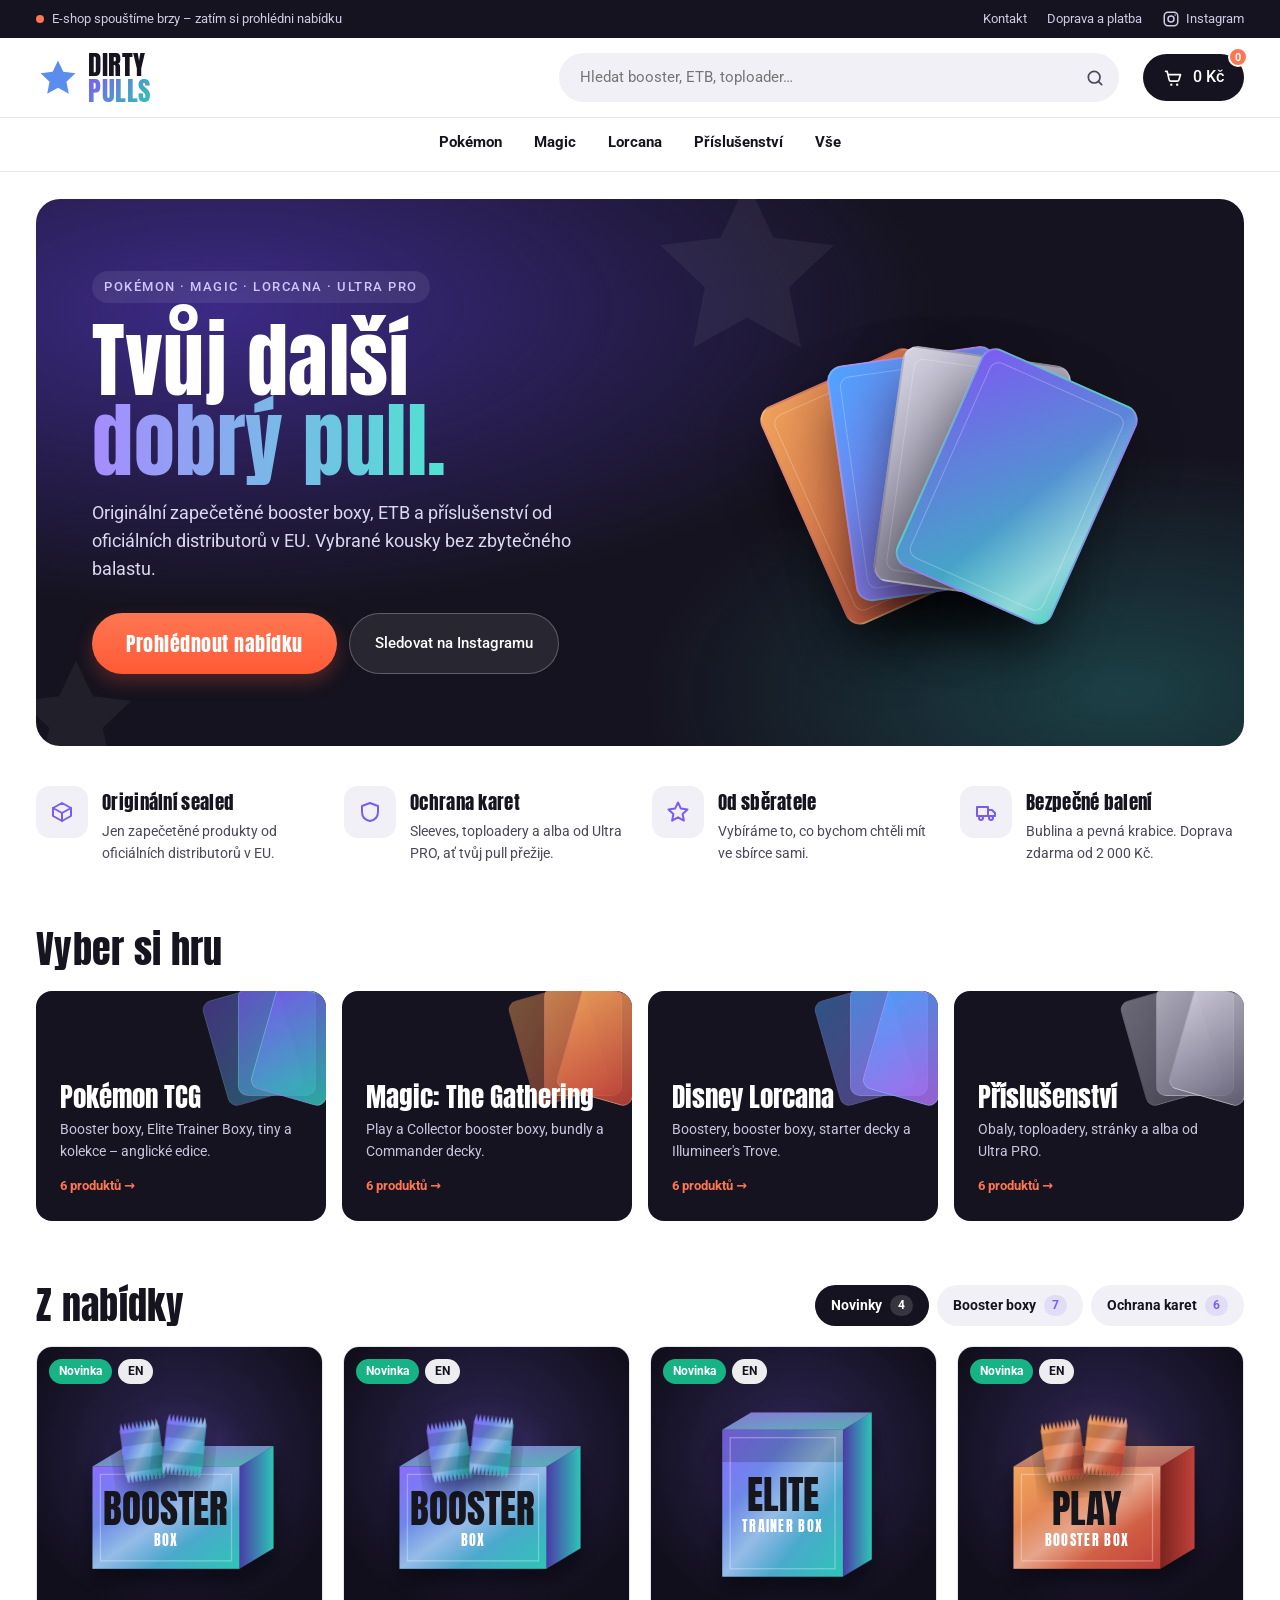
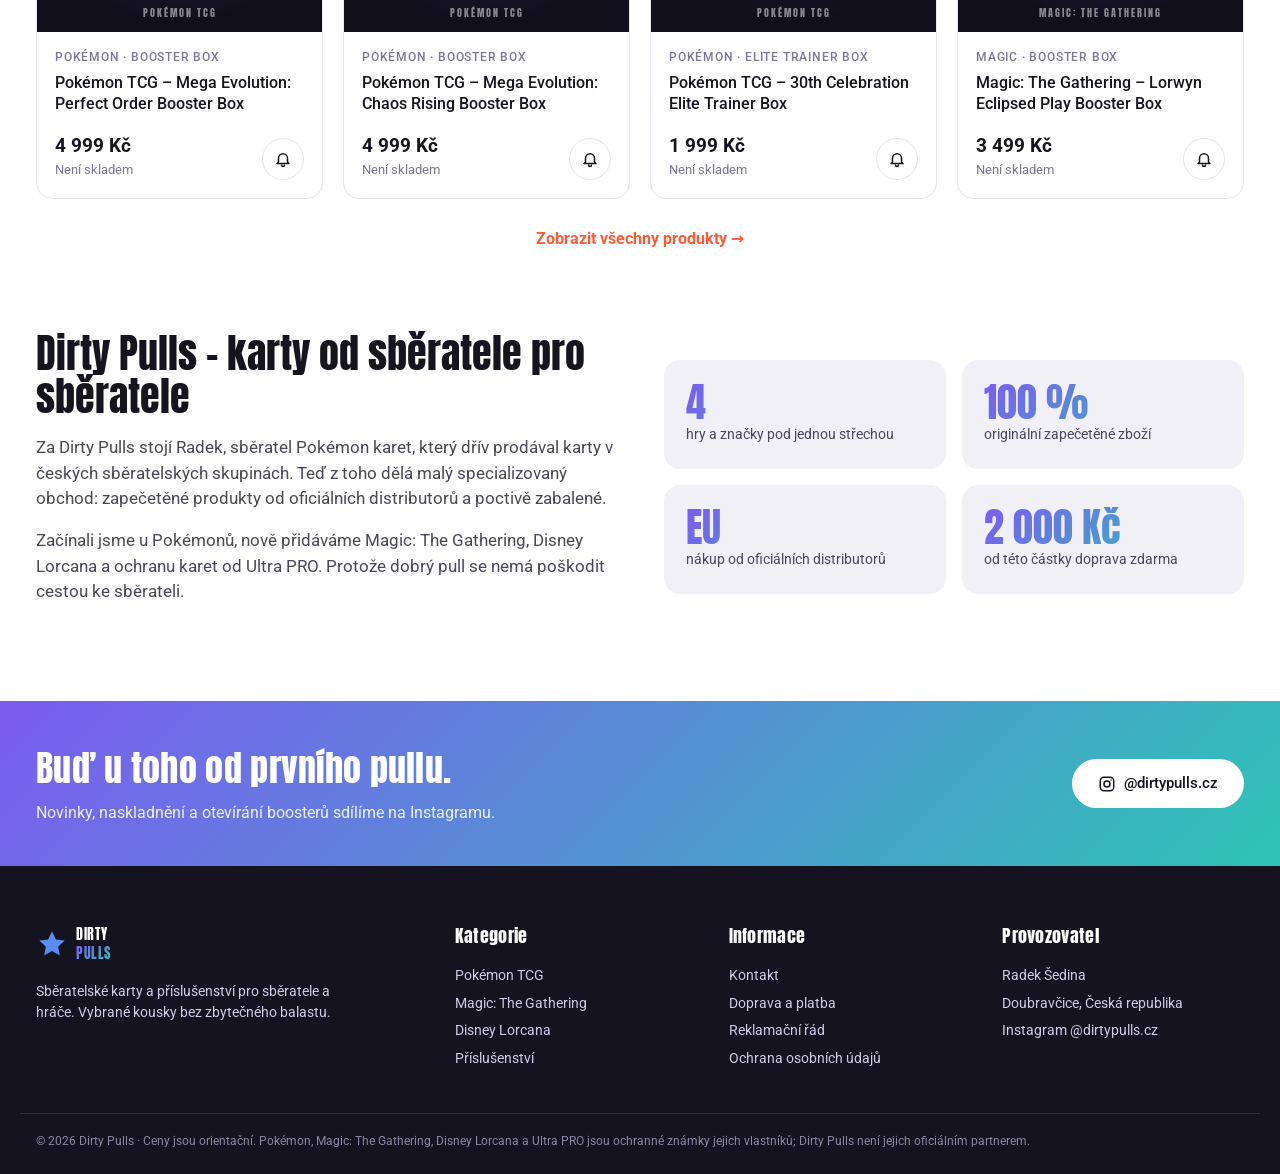
==== commit 67189f90: "Ilustrace produktů podle typu balení Co-Authored-By: Claude Opus 5.5 <noreply@anthropic.com> Claude-" ====
--- a/index.html
+++ b/index.html
@@ -65,6 +65,7 @@
 </main>
 <div id="footer"></div>
 <script src="assets/data.js"></script>
+<script src="assets/art.js"></script>
 <script src="assets/app.js"></script>
 </body>
 </html>
--- a/assets/style.css
+++ b/assets/style.css
@@ -171,6 +171,12 @@
 /* generovaný obrázek produktu */
 .art { position: relative; aspect-ratio: 1; background: radial-gradient(circle at 50% 38%, #2f2757 0%, #120f1d 72%); display: grid; place-items: center; overflow: hidden; }
 .art.photo { background: var(--soft); }
+.art-svg { position: relative; width: 92%; height: 92%; overflow: visible; transition: transform .3s; }
+.pcard:hover .art-svg { transform: scale(1.04) rotate(-1deg); }
+.art-pokemon .art-glow { background: radial-gradient(circle, rgba(123,92,240,.4), transparent 70%); }
+.art-mtg .art-glow { background: radial-gradient(circle, rgba(240,140,80,.35), transparent 70%); }
+.art-lorcana .art-glow { background: radial-gradient(circle, rgba(90,169,255,.35), transparent 70%); }
+.art-prislusenstvi .art-glow { background: radial-gradient(circle, rgba(200,200,220,.25), transparent 70%); }
 .art.photo img { width: 82%; height: 82%; object-fit: contain; }
 .art-glow { position: absolute; width: 60%; height: 60%; border-radius: 50%; background: radial-gradient(circle, rgba(123,92,240,.35), transparent 70%); filter: blur(10px); }
 .art-card { position: relative; width: 46%; aspect-ratio: 5/7; border-radius: 10px; transform: rotate(-6deg); display: flex; flex-direction: column; align-items: center; justify-content: center; text-align: center; box-shadow: 0 18px 34px rgba(0,0,0,.5); padding: 8px; border: 1px solid rgba(255,255,255,.2); transition: transform .3s; }
